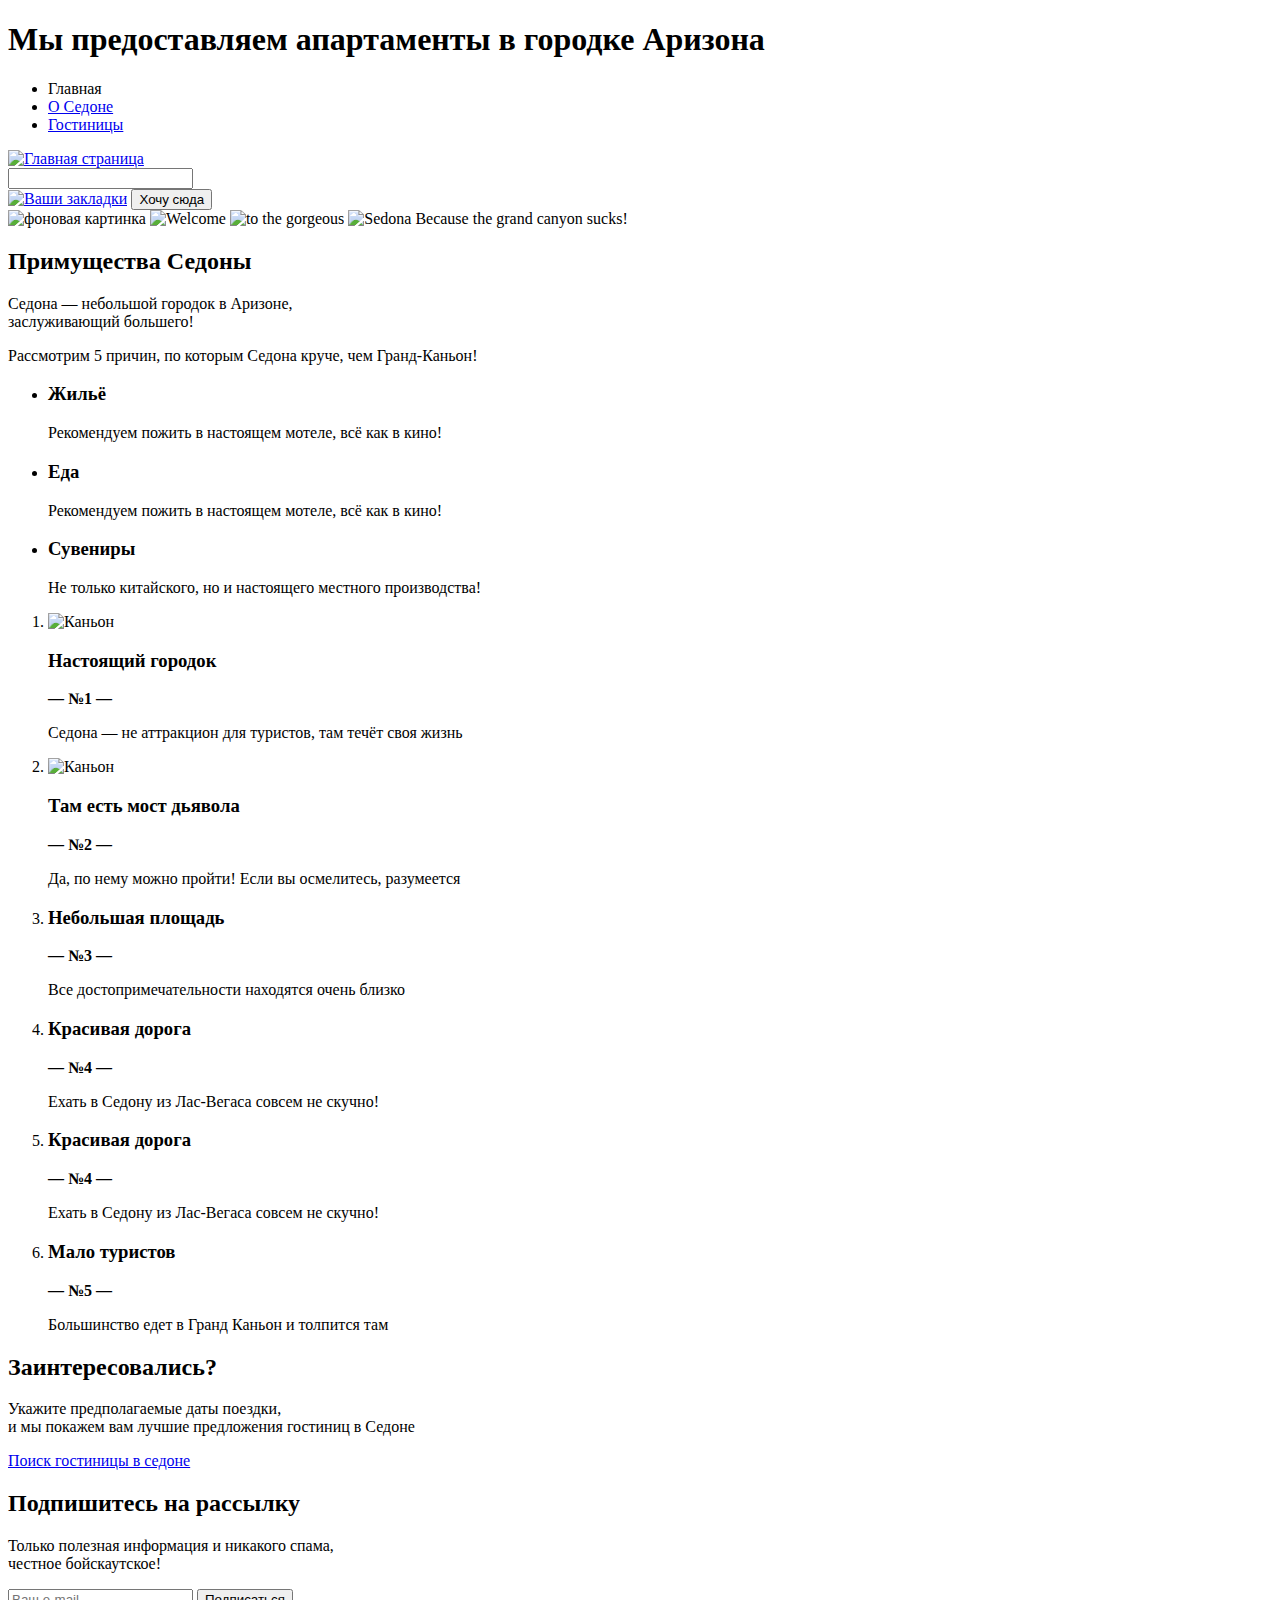
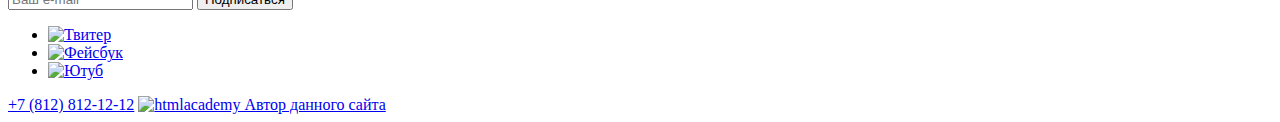
==== index.html @ a6b152fe "2) Дз index.html" ====
<!DOCTYPE html>
<html lang="ru">

<head>
  <meta charset="utf-8">
  <title>HTML Academy: Седона</title>
</head>

<body>
  <header>
    <h1 class="visually-hidden">Мы предоставляем апартаменты в городке Аризона</h1>
    <nav class="nav">
      <ul class="nav-list">
        <li class="nav-item"> <a class="nav-link nav-link--active">Главная</a></li>
        <li class="nav-item"><a href="#" class="nav-link">О Седоне</a></li>
        <li class="nav-item"><a href="#" class="nav-link">Гостиницы</a></li>
      </ul>
    </nav>
    <a href="index.html" class="logo-link"><img src="" alt="Главная страница" class="logo-img" width="138"
        height="70"></a>
    <form action="" method="GET">
      <label for="search-field"></label>
      <input type="search" id="search-field">
    </form>
    <a href="#" class="select"><img src="" alt="Ваши закладки"></a>
    <button class="favorite" type="button">Хочу сюда</button>
  </header>

  <main>
    <!-- ! Баннер -->
    <section class="banner-wrapper wrapper">
      <img src="" alt="фоновая картинка" class="banner-img" width="1200" height="485">
      <img src="" alt="Welcome" class="banner-img">
      <img src="" alt="to the gorgeous" class="banner-img">
      <img src="" alt="Sedona Because the grand canyon sucks!" class="banner-img">
    </section>
    <!-- ! Примущества -->
    <section class="advantage-wrapper wrapper">
      <h2 class="advantage-title visually-hidden">Примущества Седоны</h2>
      <p class="advantage-text advantage-text--bold">Седона — небольшой городок в Аризоне,<br> заслуживающий большего!
      </p>
      <span class="adavantage-text">Рассмотрим 5 причин, по которым Седона круче, чем Гранд-Каньон!</span>
    </section>

    <!-- ! Список примуществ -->
    <section class="advantage-list-wrapper wrapper">

      <!-- ! Список примуществ не нумерованный -->
      <ul class="advantage-list">
        <li class="advantage-item">
          <h3>Жильё</h3>
          <p>Рекомендуем пожить в настоящем мотеле, всё как в кино!</p>
        </li>
        <li class="advantage-item">
          <h3>Еда</h3>
          <p>Рекомендуем пожить в настоящем мотеле, всё как в кино!</p>
        </li>
        <li class="advantage-item">
          <h3>Сувениры</h3>
          <p>Не только китайского, но и настоящего местного производства!</p>
        </li>
      </ul>

      <!-- ! Список примуществ нумерованный -->
      <ol class="advantage-list--number">
        <li class="advantage-item--number">
          <img src="" alt="Каньон">
          <h3 class="advantage-list-title">Настоящий городок</h3>
          <b>— №1 —</b>
          <p class="advantage-list-text">Седона — не аттракцион для туристов, там течёт своя жизнь</p>
        </li>

        <li class="advantage-item--number">
          <img src="" alt="Каньон">
          <h3 class="advantage-list-title">Там есть мост дьявола</h3>
          <b>— №2 —</b>
          <p class="advantage-list-text">Да, по нему можно пройти! Если вы осмелитесь, разумеется</p>
        </li>

        <li class="advantage-item--number">
          <h3 class="advantage-list-title">Небольшая площадь</h3>
          <b>— №3 —</b>
          <p class="advantage-list-text">Все достопримечательности находятся очень близко</p>
        </li>

        <li class="advantage-item--number">
          <h3 class="advantage-list-title">Красивая дорога</h3>
          <b>— №4 —</b>
          <p class="advantage-list-text">Ехать в Седону из Лас-Вегаса совсем не скучно!</p>
        </li>

        <li class="advantage-item--number">
          <h3 class="advantage-list-title">Красивая дорога</h3>
          <b>— №4 —</b>
          <p class="advantage-list-text">Ехать в Седону из Лас-Вегаса совсем не скучно!</p>
        </li>

        <li class="advantage-item--number">
          <h3 class="advantage-list-title">Мало туристов</h3>
          <b>— №5 —</b>
          <p class="advantage-list-text">Большинство едет в Гранд Каньон и толпится там</p>
        </li>
      </ol>
    </section>

    <!-- ! Заинтересовались -->
    <section class="interested-wrapper wrapper">
      <h2 class="interested-title">Заинтересовались?</h2>
      <p class="interested-text">Укажите предполагаемые даты поездки,<br> и мы покажем вам лучшие предложения гостиниц в
        Седоне</p>
      <a href="#" class="button button--search">Поиск гостиницы в седоне</a>
    </section>
  </main>

  <footer>
    <!-- ! Рассылка -->
    <section class="distribution-wrapper wrapper">
      <h2 class="distribution-title">Подпишитесь на рассылку</h2>
      <p class="distribution-text">Только полезная информация и никакого спама,<br> честное бойскаутское!</p>
      <form action="" method="POST">
        <label for="distribution-field"></label>
        <input id="distribution-field" type="email" placeholder="Ваш e-mail" required>
        <input type="submit" value="Подписаться">
      </form>
    </section>

    <!-- ! Контакты -->
    <section class="contacts-wrapper wrapper">
      <!-- ! Соц сети -->
      <ul class="social-list">
        <li class="social-item">
          <a href="https://twitter.com/htmlacademy_ru" class="social-link">
            <img src="" alt="Твитер">
          </a>
        </li>

        <li class="social-item">
          <a href="https://www.facebook.com/htmlacademy/" class="social-link">
            <img src="" alt="Фейсбук">
          </a>
        </li>

        <li class="social-item">
          <a href="https://www.youtube.com/channel/UChUxTMjJGo-JDRY8pNTGL2g" class="social-link">
            <img src="" alt="Ютуб">
          </a>
        </li>
      </ul>

      <a class="contacts-tel" href="tel:+78128121212">+7 (812) 812-12-12</a>

      <a href="https://up.htmlacademy.ru/" class="contacts-author-link">
        <img src="" alt="htmlacademy Автор данного сайта">
      </a>
    </section>
  </footer>
</body>

</html>
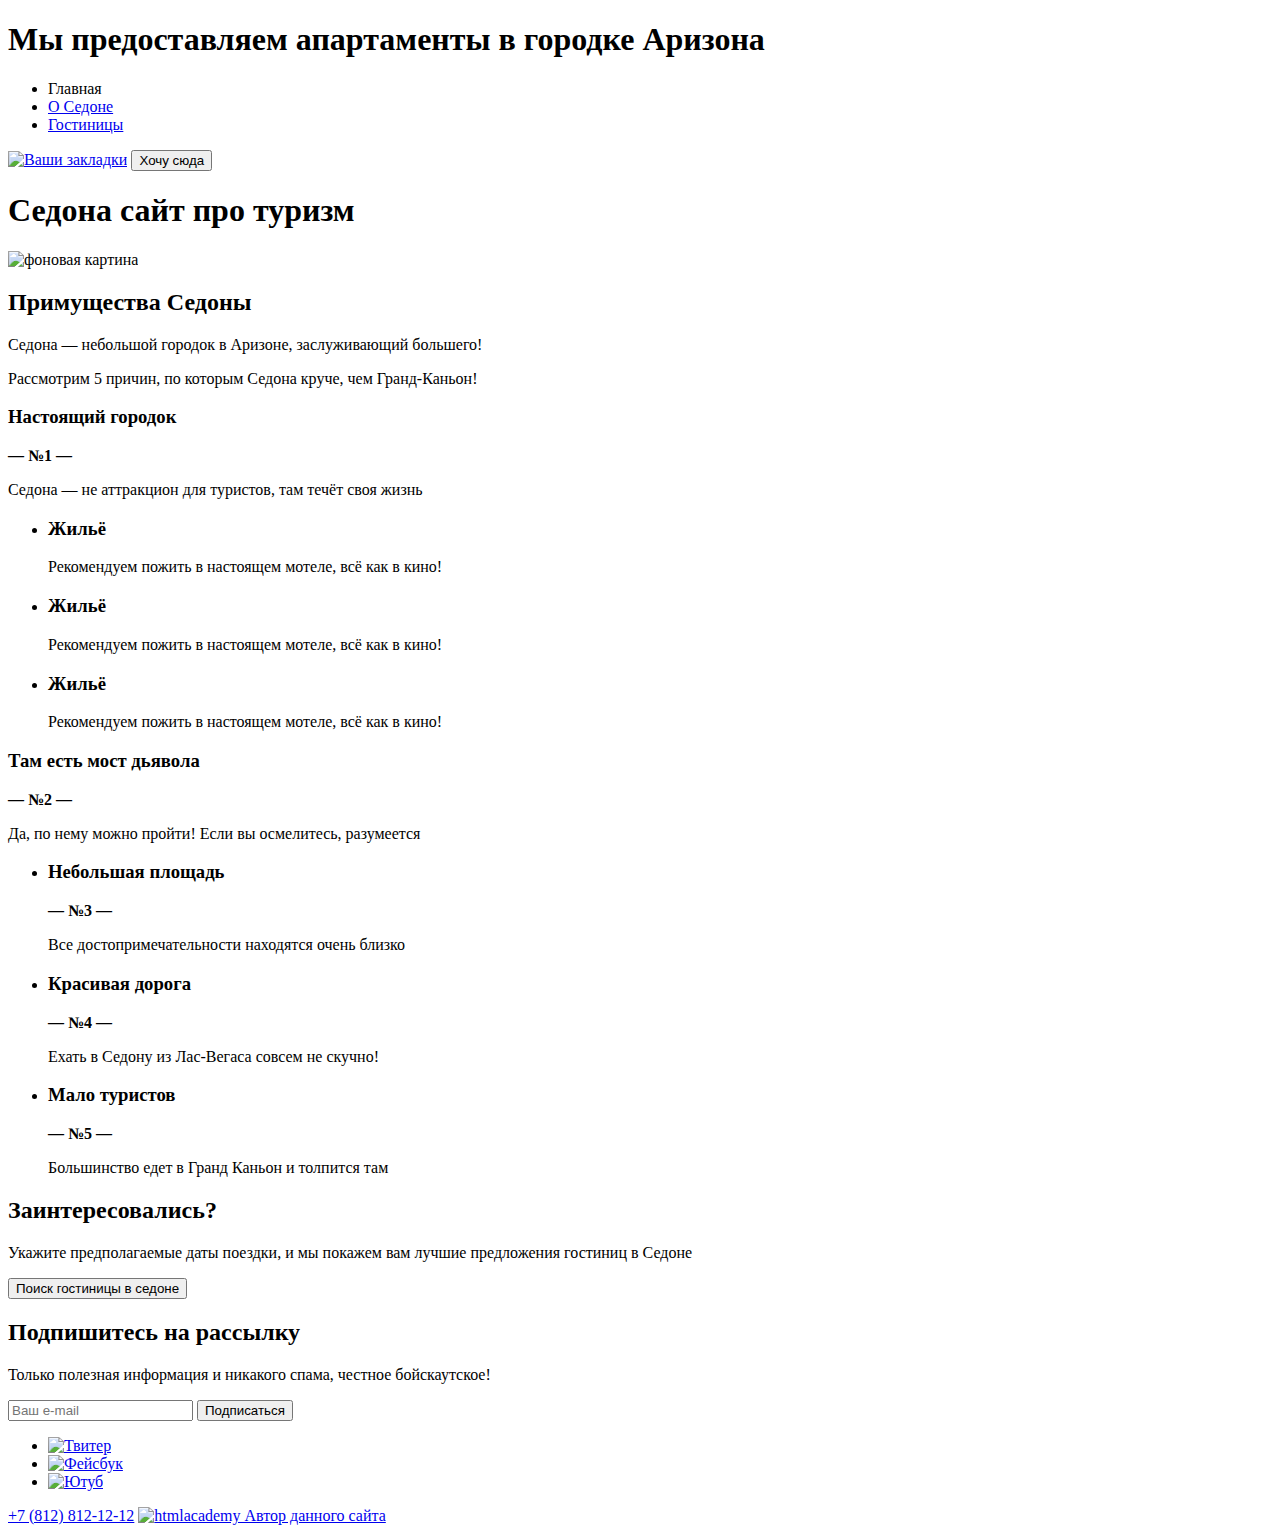
==== commit 72ef6154: "2.33 Разметка главной страницы" ====
--- a/index.html
+++ b/index.html
@@ -16,107 +16,87 @@
         <li class="nav-item"><a href="#" class="nav-link">Гостиницы</a></li>
       </ul>
     </nav>
-    <a href="index.html" class="logo-link"><img src="" alt="Главная страница" class="logo-img" width="138"
-        height="70"></a>
-    <form action="" method="GET">
-      <label for="search-field"></label>
-      <input type="search" id="search-field">
-    </form>
+    <a href="index.html" class="logo-link"></a>
+    <a href="#" class="search-link"></a>
     <a href="#" class="select"><img src="" alt="Ваши закладки"></a>
     <button class="favorite" type="button">Хочу сюда</button>
   </header>
 
   <main>
-    <!-- ! Баннер -->
-    <section class="banner-wrapper wrapper">
-      <img src="" alt="фоновая картинка" class="banner-img" width="1200" height="485">
-      <img src="" alt="Welcome" class="banner-img">
-      <img src="" alt="to the gorgeous" class="banner-img">
-      <img src="" alt="Sedona Because the grand canyon sucks!" class="banner-img">
+    <!-- ! about -->
+    <section class="about">
+      <h1 class="about-title visually-hidden">Седона сайт про туризм</h1>
+      <img src="#" alt="фоновая картина" class="about-img">
     </section>
-    <!-- ! Примущества -->
-    <section class="advantage-wrapper wrapper">
+    <!-- ! advantage -->
+    <section class="advantage">
       <h2 class="advantage-title visually-hidden">Примущества Седоны</h2>
-      <p class="advantage-text advantage-text--bold">Седона — небольшой городок в Аризоне,<br> заслуживающий большего!
+      <p class="advantage-text advantage-text--bold">Седона — небольшой городок в Аризоне, заслуживающий большего!
       </p>
       <span class="adavantage-text">Рассмотрим 5 причин, по которым Седона круче, чем Гранд-Каньон!</span>
     </section>
 
-    <!-- ! Список примуществ -->
-    <section class="advantage-list-wrapper wrapper">
+    <!-- ! description -->
+    <section class="description description--city">
+      <h3 class="description-title">Настоящий городок</h3>
+      <b>— №1 —</b>
+      <p class="description-text">Седона — не аттракцион для туристов, там течёт своя жизнь</p>
+    </section>
+    <ul class="description-list">
+      <li class="description-item">
+        <h3 class="description-list-title">Жильё</h3>
+        <p class="description-text">Рекомендуем пожить в настоящем мотеле, всё как в кино!</p>
+      </li>
 
-      <!-- ! Список примуществ не нумерованный -->
-      <ul class="advantage-list">
-        <li class="advantage-item">
-          <h3>Жильё</h3>
-          <p>Рекомендуем пожить в настоящем мотеле, всё как в кино!</p>
-        </li>
-        <li class="advantage-item">
-          <h3>Еда</h3>
-          <p>Рекомендуем пожить в настоящем мотеле, всё как в кино!</p>
-        </li>
-        <li class="advantage-item">
-          <h3>Сувениры</h3>
-          <p>Не только китайского, но и настоящего местного производства!</p>
-        </li>
-      </ul>
+      <li class="description-item">
+        <h3 class="description-list-title">Жильё</h3>
+        <p class="description-text">Рекомендуем пожить в настоящем мотеле, всё как в кино!</p>
+      </li>
 
-      <!-- ! Список примуществ нумерованный -->
-      <ol class="advantage-list--number">
-        <li class="advantage-item--number">
-          <img src="" alt="Каньон">
-          <h3 class="advantage-list-title">Настоящий городок</h3>
-          <b>— №1 —</b>
-          <p class="advantage-list-text">Седона — не аттракцион для туристов, там течёт своя жизнь</p>
-        </li>
-
-        <li class="advantage-item--number">
-          <img src="" alt="Каньон">
-          <h3 class="advantage-list-title">Там есть мост дьявола</h3>
-          <b>— №2 —</b>
-          <p class="advantage-list-text">Да, по нему можно пройти! Если вы осмелитесь, разумеется</p>
-        </li>
-
-        <li class="advantage-item--number">
-          <h3 class="advantage-list-title">Небольшая площадь</h3>
-          <b>— №3 —</b>
-          <p class="advantage-list-text">Все достопримечательности находятся очень близко</p>
-        </li>
-
-        <li class="advantage-item--number">
-          <h3 class="advantage-list-title">Красивая дорога</h3>
-          <b>— №4 —</b>
-          <p class="advantage-list-text">Ехать в Седону из Лас-Вегаса совсем не скучно!</p>
-        </li>
-
-        <li class="advantage-item--number">
-          <h3 class="advantage-list-title">Красивая дорога</h3>
-          <b>— №4 —</b>
-          <p class="advantage-list-text">Ехать в Седону из Лас-Вегаса совсем не скучно!</p>
-        </li>
-
-        <li class="advantage-item--number">
-          <h3 class="advantage-list-title">Мало туристов</h3>
-          <b>— №5 —</b>
-          <p class="advantage-list-text">Большинство едет в Гранд Каньон и толпится там</p>
-        </li>
-      </ol>
+      <li class="description-item">
+        <h3 class="description-list-title">Жильё</h3>
+        <p class="description-text">Рекомендуем пожить в настоящем мотеле, всё как в кино!</p>
+      </li>
+    </ul>
+    <section class="description description--bridge">
+      <h3 class="description-title">Там есть мост дьявола</h3>
+      <b>— №2 —</b>
+      <p class="description-text">Да, по нему можно пройти! Если вы осмелитесь, разумеется</p>
     </section>
 
-    <!-- ! Заинтересовались -->
-    <section class="interested-wrapper wrapper">
+    <ul class="description-list">
+      <li class="description-item">
+        <h3 class="description-list-title">Небольшая площадь</h3>
+        <b>— №3 —</b>
+        <p class="description-text">Все достопримечательности находятся очень близко</p>
+      </li>
+
+      <li class="description-item">
+        <h3 class="description-list-title">Красивая дорога</h3>
+        <b>— №4 —</b>
+        <p class="description-text">Ехать в Седону из Лас-Вегаса совсем не скучно!</p>
+      </li>
+
+      <li class="description-item">
+        <h3 class="description-list-title">Мало туристов</h3>
+        <b>— №5 —</b>
+        <p class="description-text">Большинство едет в Гранд Каньон и толпится там</p>
+      </li>
+    </ul>
+    <!-- ! interested -->
+    <section class="interested">
       <h2 class="interested-title">Заинтересовались?</h2>
-      <p class="interested-text">Укажите предполагаемые даты поездки,<br> и мы покажем вам лучшие предложения гостиниц в
+      <p class="interested-text">Укажите предполагаемые даты поездки, и мы покажем вам лучшие предложения гостиниц в
         Седоне</p>
-      <a href="#" class="button button--search">Поиск гостиницы в седоне</a>
+      <button type="button" class="button button--search">Поиск гостиницы в седоне</button>
     </section>
   </main>
 
   <footer>
-    <!-- ! Рассылка -->
-    <section class="distribution-wrapper wrapper">
+    <!-- ! distribution -->
+    <section class="distribution">
       <h2 class="distribution-title">Подпишитесь на рассылку</h2>
-      <p class="distribution-text">Только полезная информация и никакого спама,<br> честное бойскаутское!</p>
+      <p class="distribution-text">Только полезная информация и никакого спама, честное бойскаутское!</p>
       <form action="" method="POST">
         <label for="distribution-field"></label>
         <input id="distribution-field" type="email" placeholder="Ваш e-mail" required>
@@ -124,9 +104,9 @@
       </form>
     </section>
 
-    <!-- ! Контакты -->
-    <section class="contacts-wrapper wrapper">
-      <!-- ! Соц сети -->
+    <!-- ! contacts -->
+    <section class="contacts">
+      <!-- ! social -->
       <ul class="social-list">
         <li class="social-item">
           <a href="https://twitter.com/htmlacademy_ru" class="social-link">
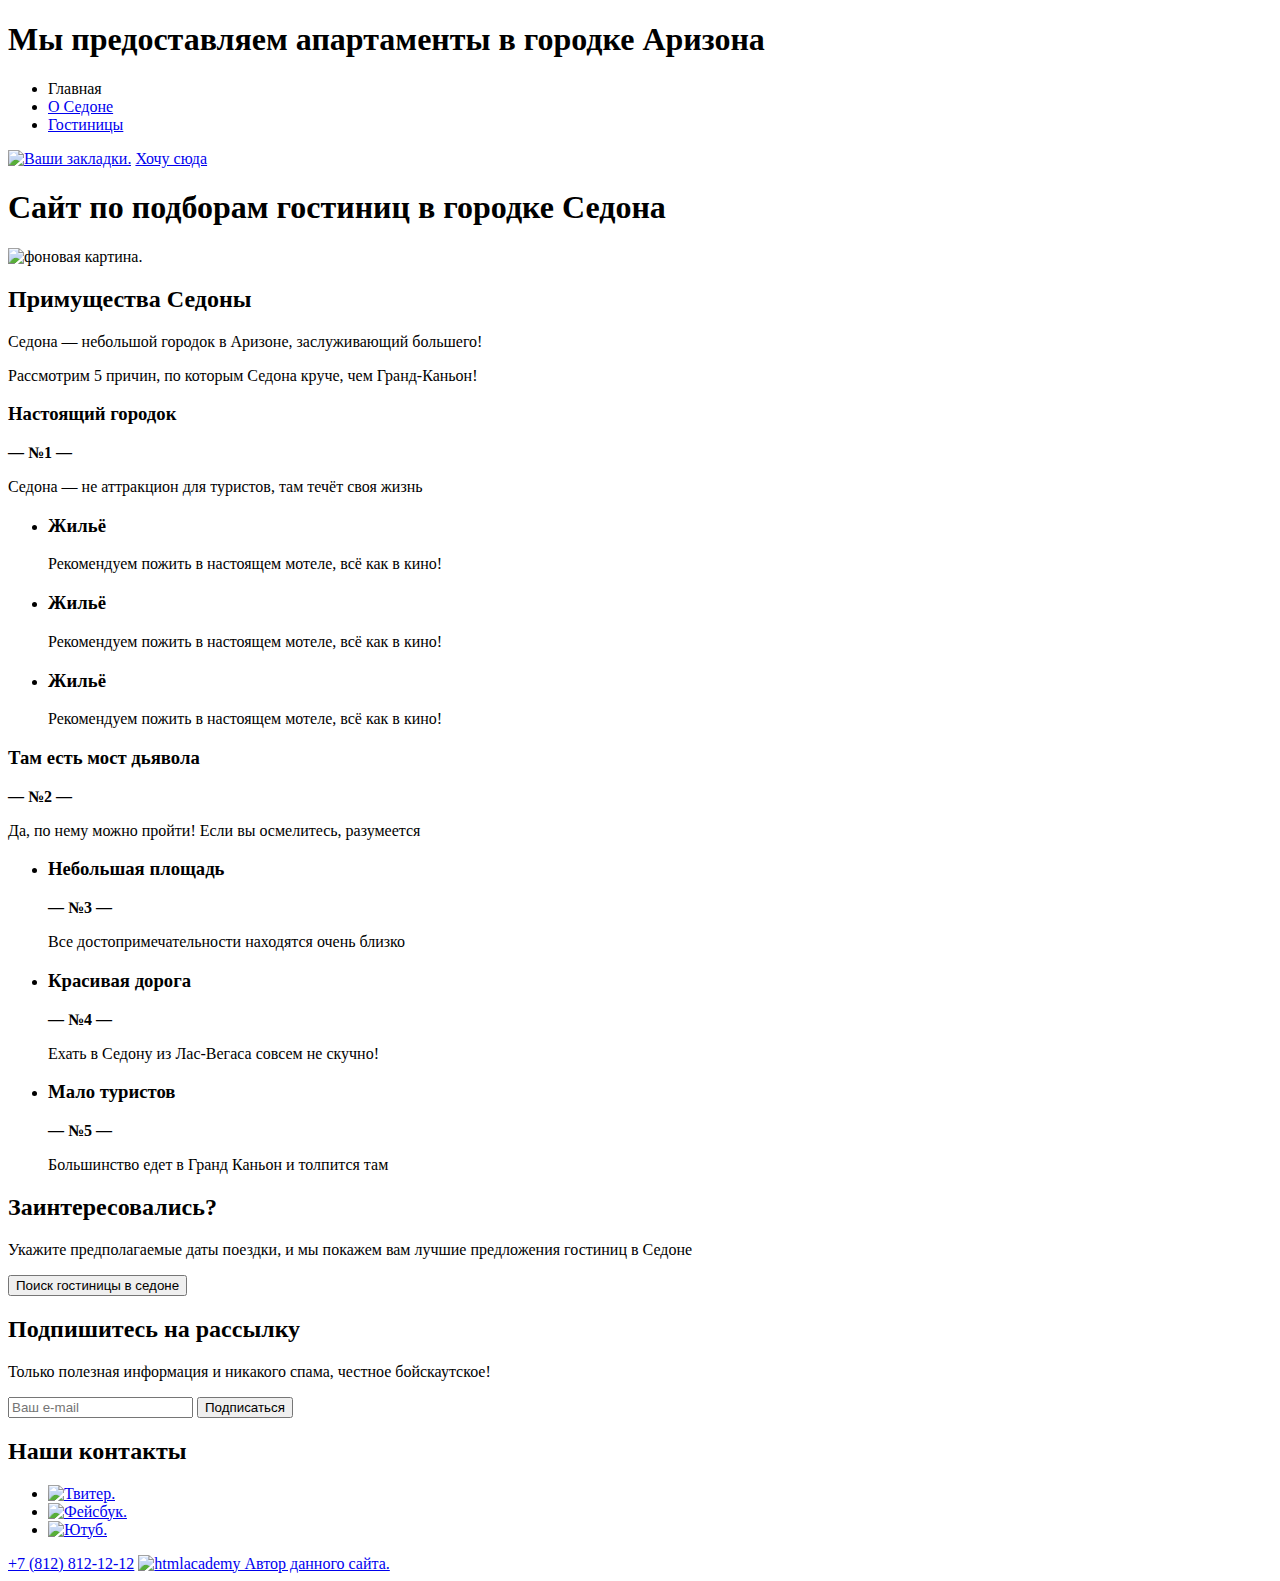
==== commit 879bc47f: "2.34. Разметка внутренней страницы" ====
--- a/index.html
+++ b/index.html
@@ -5,7 +5,6 @@
   <meta charset="utf-8">
   <title>HTML Academy: Седона</title>
 </head>
-
 <body>
   <header>
     <h1 class="visually-hidden">Мы предоставляем апартаменты в городке Аризона</h1>
@@ -13,30 +12,26 @@
       <ul class="nav-list">
         <li class="nav-item"> <a class="nav-link nav-link--active">Главная</a></li>
         <li class="nav-item"><a href="#" class="nav-link">О Седоне</a></li>
-        <li class="nav-item"><a href="#" class="nav-link">Гостиницы</a></li>
+        <li class="nav-item"><a href="catalog.html" class="nav-link">Гостиницы</a></li>
       </ul>
     </nav>
     <a href="index.html" class="logo-link"></a>
+
     <a href="#" class="search-link"></a>
-    <a href="#" class="select"><img src="" alt="Ваши закладки"></a>
-    <button class="favorite" type="button">Хочу сюда</button>
+    <a href="#" class="select"><img src="" alt="Ваши закладки."></a>
+    <a href="#" class="favorite">Хочу сюда</a>
   </header>
-
   <main>
-    <!-- ! about -->
     <section class="about">
-      <h1 class="about-title visually-hidden">Седона сайт про туризм</h1>
-      <img src="#" alt="фоновая картина" class="about-img">
+      <h1 class="about-title visually-hidden">Сайт по подборам гостиниц в городке Седона</h1>
+      <img src="#" alt="фоновая картина." class="about-img">
     </section>
-    <!-- ! advantage -->
     <section class="advantage">
       <h2 class="advantage-title visually-hidden">Примущества Седоны</h2>
-      <p class="advantage-text advantage-text--bold">Седона — небольшой городок в Аризоне, заслуживающий большего!
+      <p class="advantage-text">Седона — небольшой городок в Аризоне, заслуживающий большего!
       </p>
       <span class="adavantage-text">Рассмотрим 5 причин, по которым Седона круче, чем Гранд-Каньон!</span>
     </section>
-
-    <!-- ! description -->
     <section class="description description--city">
       <h3 class="description-title">Настоящий городок</h3>
       <b>— №1 —</b>
@@ -47,12 +42,10 @@
         <h3 class="description-list-title">Жильё</h3>
         <p class="description-text">Рекомендуем пожить в настоящем мотеле, всё как в кино!</p>
       </li>
-
       <li class="description-item">
         <h3 class="description-list-title">Жильё</h3>
         <p class="description-text">Рекомендуем пожить в настоящем мотеле, всё как в кино!</p>
       </li>
-
       <li class="description-item">
         <h3 class="description-list-title">Жильё</h3>
         <p class="description-text">Рекомендуем пожить в настоящем мотеле, всё как в кино!</p>
@@ -63,27 +56,23 @@
       <b>— №2 —</b>
       <p class="description-text">Да, по нему можно пройти! Если вы осмелитесь, разумеется</p>
     </section>
-
     <ul class="description-list">
       <li class="description-item">
         <h3 class="description-list-title">Небольшая площадь</h3>
         <b>— №3 —</b>
         <p class="description-text">Все достопримечательности находятся очень близко</p>
       </li>
-
       <li class="description-item">
         <h3 class="description-list-title">Красивая дорога</h3>
         <b>— №4 —</b>
         <p class="description-text">Ехать в Седону из Лас-Вегаса совсем не скучно!</p>
       </li>
-
       <li class="description-item">
         <h3 class="description-list-title">Мало туристов</h3>
         <b>— №5 —</b>
         <p class="description-text">Большинство едет в Гранд Каньон и толпится там</p>
       </li>
     </ul>
-    <!-- ! interested -->
     <section class="interested">
       <h2 class="interested-title">Заинтересовались?</h2>
       <p class="interested-text">Укажите предполагаемые даты поездки, и мы покажем вам лучшие предложения гостиниц в
@@ -91,49 +80,39 @@
       <button type="button" class="button button--search">Поиск гостиницы в седоне</button>
     </section>
   </main>
-
   <footer>
-    <!-- ! distribution -->
     <section class="distribution">
       <h2 class="distribution-title">Подпишитесь на рассылку</h2>
       <p class="distribution-text">Только полезная информация и никакого спама, честное бойскаутское!</p>
       <form action="" method="POST">
-        <label for="distribution-field"></label>
         <input id="distribution-field" type="email" placeholder="Ваш e-mail" required>
         <input type="submit" value="Подписаться">
       </form>
     </section>
-
-    <!-- ! contacts -->
     <section class="contacts">
-      <!-- ! social -->
+      <h2 class="contacts-title visually-hidden">Наши контакты</h2>
       <ul class="social-list">
         <li class="social-item">
           <a href="https://twitter.com/htmlacademy_ru" class="social-link">
-            <img src="" alt="Твитер">
+            <img src="" alt="Твитер.">
           </a>
         </li>
-
         <li class="social-item">
           <a href="https://www.facebook.com/htmlacademy/" class="social-link">
-            <img src="" alt="Фейсбук">
+            <img src="" alt="Фейсбук.">
           </a>
         </li>
-
         <li class="social-item">
           <a href="https://www.youtube.com/channel/UChUxTMjJGo-JDRY8pNTGL2g" class="social-link">
-            <img src="" alt="Ютуб">
+            <img src="" alt="Ютуб.">
           </a>
         </li>
       </ul>
-
       <a class="contacts-tel" href="tel:+78128121212">+7 (812) 812-12-12</a>
-
       <a href="https://up.htmlacademy.ru/" class="contacts-author-link">
-        <img src="" alt="htmlacademy Автор данного сайта">
+        <img src="" alt="htmlacademy Автор данного сайта.">
       </a>
     </section>
   </footer>
 </body>
-
 </html>
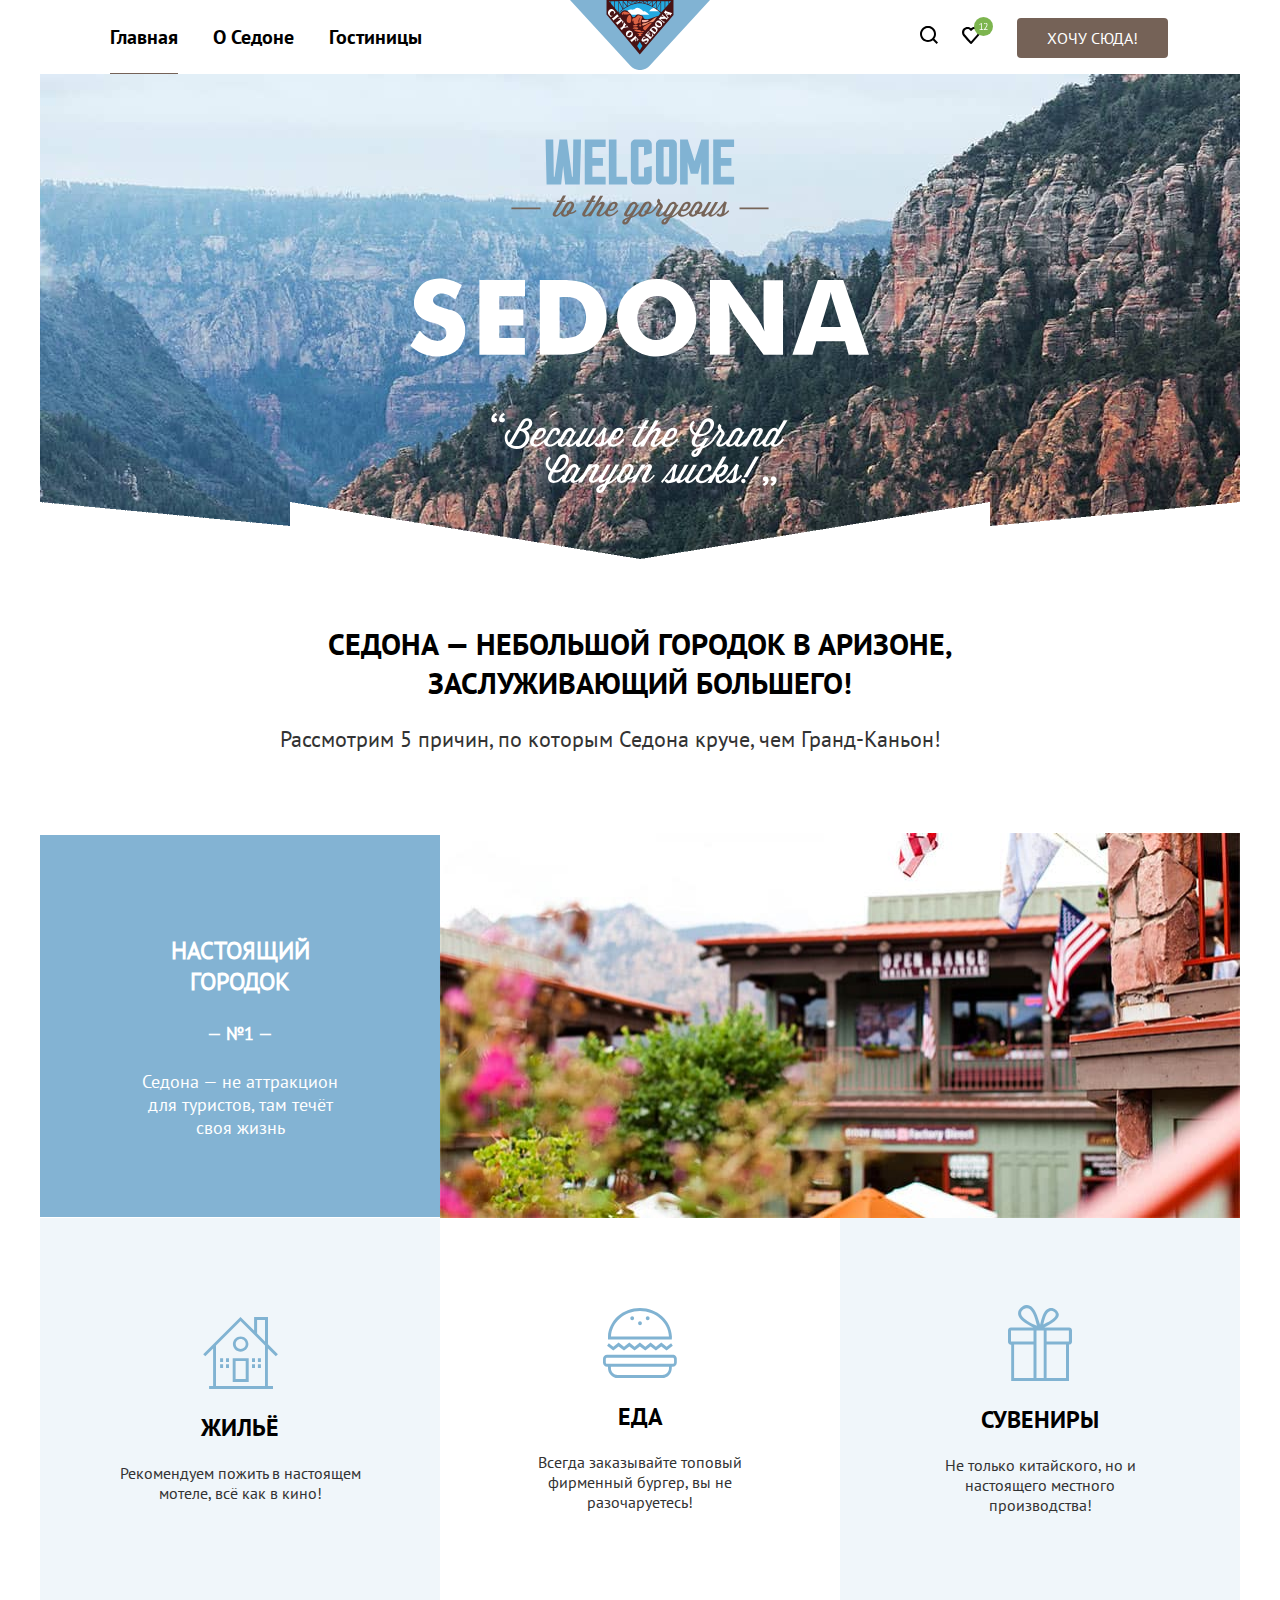
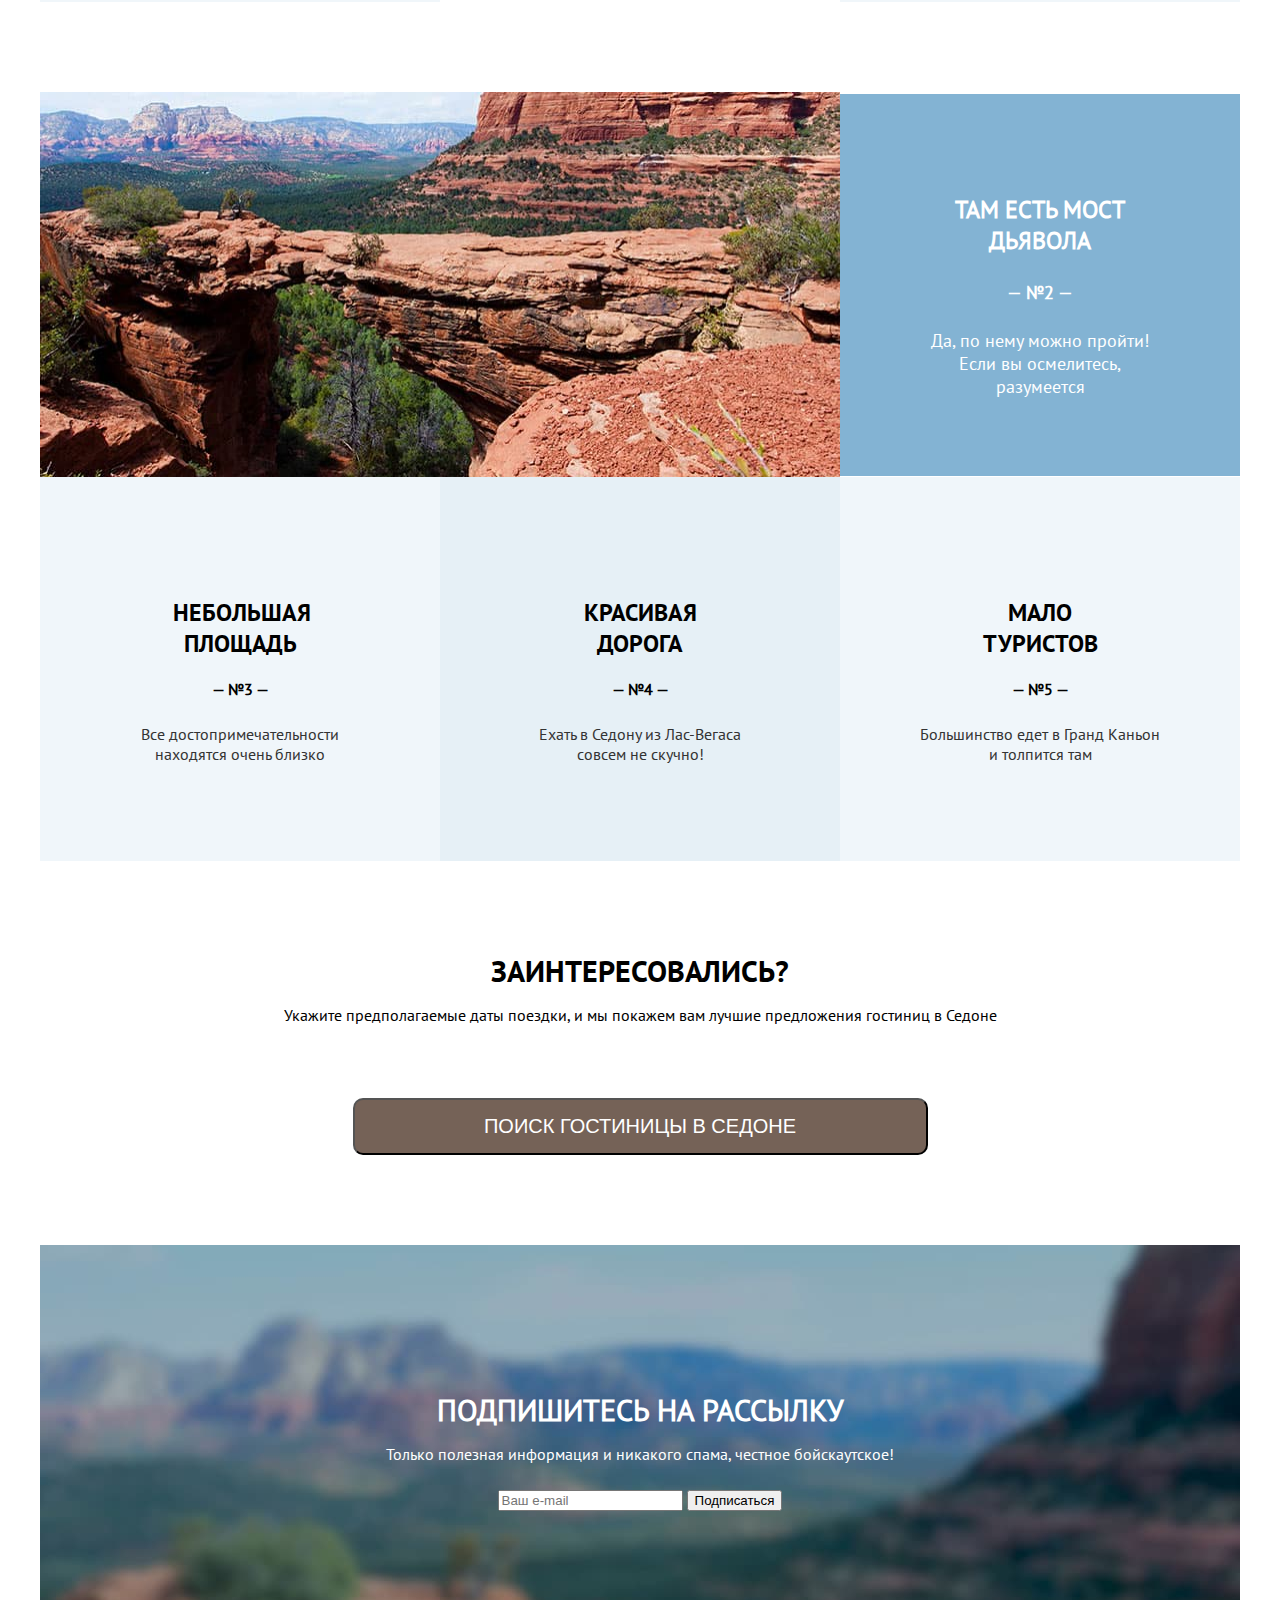
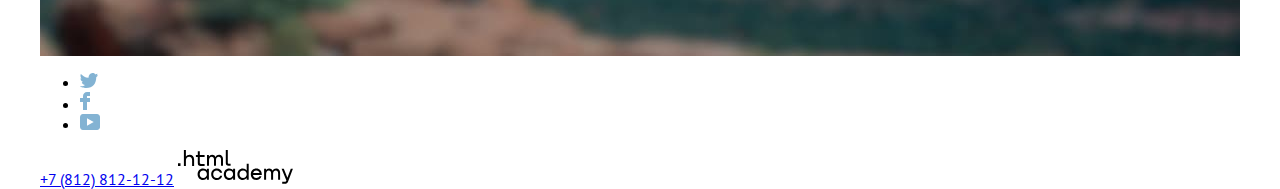
==== commit f2aa7d01: "3 Дз и чуть больше" ====
--- a/index.html
+++ b/index.html
@@ -4,113 +4,123 @@
 <head>
   <meta charset="utf-8">
   <title>HTML Academy: Седона</title>
+  <link rel="stylesheet" href="css/style.css">
 </head>
+
 <body>
-  <header>
+  <header class="header">
     <h1 class="visually-hidden">Мы предоставляем апартаменты в городке Аризона</h1>
     <nav class="nav">
       <ul class="nav-list">
-        <li class="nav-item"> <a class="nav-link nav-link--active">Главная</a></li>
-        <li class="nav-item"><a href="#" class="nav-link">О Седоне</a></li>
-        <li class="nav-item"><a href="catalog.html" class="nav-link">Гостиницы</a></li>
+        <li class="nav__item"> <a class="nav__link nav__link--active">Главная</a></li>
+        <li class="nav__item"><a href="#" class="nav__link">О Седоне</a></li>
+        <li class="nav__item"><a href="catalog.html" class="nav__link">Гостиницы</a></li>
       </ul>
     </nav>
-    <a href="index.html" class="logo-link"></a>
-
-    <a href="#" class="search-link"></a>
-    <a href="#" class="select"><img src="" alt="Ваши закладки."></a>
-    <a href="#" class="favorite">Хочу сюда</a>
+    <a href="index.html" class="logo__link"><img src="img/logo-sedona.svg" alt="Логотип Седоны." width="140" height="70"></a>
+    <div class="header-button">
+      <a href="#" class="search__link"><img src="img/logo-search.svg" alt="Поиск по странице." width="18" height="18"></a>
+      <a href="#" class="select__link"><img src="img/logo-favorite.svg" alt="Ваши закладки." width="31" height="27"></a>
+      <a href="#" class="favorite__link button">Хочу сюда!</a>
+  </div>
   </header>
   <main>
     <section class="about">
-      <h1 class="about-title visually-hidden">Сайт по подборам гостиниц в городке Седона</h1>
-      <img src="#" alt="фоновая картина." class="about-img">
+      <h1 class="about__title visually-hidden">Сайт по подборам гостиниц в городке Седона</h1>
+      <img src="img/index-welcome.svg" alt="Добро пожаловать в Седону." width="460" height="355">
     </section>
     <section class="advantage">
-      <h2 class="advantage-title visually-hidden">Примущества Седоны</h2>
-      <p class="advantage-text">Седона — небольшой городок в Аризоне, заслуживающий большего!
-      </p>
-      <span class="adavantage-text">Рассмотрим 5 причин, по которым Седона круче, чем Гранд-Каньон!</span>
+      <h2 class="advantage__title visually-hidden">Примущества Седоны</h2>
+      <p class="advantage__text advantage__text--big">Седона — небольшой городок в Аризоне, заслуживающий большего!</p>
+      <p class="advantage__text advantage__text--small">Рассмотрим 5 причин, по которым Седона круче, чем Гранд-Каньон!</p>
     </section>
     <section class="description description--city">
-      <h3 class="description-title">Настоящий городок</h3>
+      <div class="description-wrapper">
+      <h2 class="description__title">Настоящий городок</h2>
       <b>— №1 —</b>
-      <p class="description-text">Седона — не аттракцион для туристов, там течёт своя жизнь</p>
+      <p class="description__text">Седона — не аттракцион для туристов, там течёт своя жизнь</p>
+      </div>
+      <img src="img/description-1.jpg" alt="Город Седона и его не забываемые вилы." width="800" height="385">
     </section>
     <ul class="description-list">
-      <li class="description-item">
-        <h3 class="description-list-title">Жильё</h3>
-        <p class="description-text">Рекомендуем пожить в настоящем мотеле, всё как в кино!</p>
+      <li class="description__item description__item--house">
+        <img src="img/description-house-logo.svg" alt="Дом." width="75" height="72">
+        <h3 class="description__item--title">Жильё</h3>
+        <p class="description__item--text">Рекомендуем пожить в настоящем мотеле, всё как в кино!</p>
       </li>
-      <li class="description-item">
-        <h3 class="description-list-title">Жильё</h3>
-        <p class="description-text">Рекомендуем пожить в настоящем мотеле, всё как в кино!</p>
+      <li class="description__item description__item--food">
+        <img src="img/description-burger-logo.svg" alt="Еда." width="74" height="70">
+        <h3 class="description__item--title">Еда</h3>
+        <p class="description__item--text">Всегда заказывайте топовый фирменный бургер, вы не разочаруетесь!</p>
       </li>
-      <li class="description-item">
-        <h3 class="description-list-title">Жильё</h3>
-        <p class="description-text">Рекомендуем пожить в настоящем мотеле, всё как в кино!</p>
+      <li class="description__item description__item--present">
+        <img src="img/description-present-logo.svg" alt="Сувениры." width="64" height="76">
+        <h3 class="description__item--title">Сувениры</h3>
+        <p class="description__item--text">Не только китайского, но и настоящего местного производства!</p>
       </li>
     </ul>
     <section class="description description--bridge">
-      <h3 class="description-title">Там есть мост дьявола</h3>
+      <img src="img/description-2.jpg" alt="Вид на каньон которые вы не забудите никогда." width="800" height="385">
+      <div class="description-wrapper">
+      <h2 class="description__title">Там есть мост дьявола</h2>
       <b>— №2 —</b>
-      <p class="description-text">Да, по нему можно пройти! Если вы осмелитесь, разумеется</p>
+      <p class="description__text">Да, по нему можно пройти! Если вы осмелитесь, разумеется</p>
+      </div>
     </section>
     <ul class="description-list">
-      <li class="description-item">
-        <h3 class="description-list-title">Небольшая площадь</h3>
+      <li class="description__item description__item--number">
+        <h3 class="description__item--title">Небольшая площадь</h3>
         <b>— №3 —</b>
-        <p class="description-text">Все достопримечательности находятся очень близко</p>
+        <p class="description__item--text">Все достопримечательности находятся очень близко</p>
       </li>
-      <li class="description-item">
-        <h3 class="description-list-title">Красивая дорога</h3>
+      <li class="description__item description__item--number">
+        <h3 class="description__item--title">Красивая дорога</h3>
         <b>— №4 —</b>
-        <p class="description-text">Ехать в Седону из Лас-Вегаса совсем не скучно!</p>
+        <p class="description__item--text">Ехать в Седону из Лас-Вегаса совсем не скучно!</p>
       </li>
-      <li class="description-item">
-        <h3 class="description-list-title">Мало туристов</h3>
+      <li class="description__item description__item--number">
+        <h3 class="description__item--title">Мало туристов</h3>
         <b>— №5 —</b>
-        <p class="description-text">Большинство едет в Гранд Каньон и толпится там</p>
+        <p class="description__item--text">Большинство едет в Гранд Каньон и толпится там</p>
       </li>
     </ul>
     <section class="interested">
-      <h2 class="interested-title">Заинтересовались?</h2>
-      <p class="interested-text">Укажите предполагаемые даты поездки, и мы покажем вам лучшие предложения гостиниц в
-        Седоне</p>
-      <button type="button" class="button button--search">Поиск гостиницы в седоне</button>
+      <h2 class="interested__title">Заинтересовались?</h2>
+      <p class="interested__text">Укажите предполагаемые даты поездки, и мы покажем вам лучшие предложения гостиниц в Седоне</p>
+      <button type="button" class="button interested__search__button">Поиск гостиницы в седоне</button>
     </section>
   </main>
   <footer>
     <section class="distribution">
-      <h2 class="distribution-title">Подпишитесь на рассылку</h2>
-      <p class="distribution-text">Только полезная информация и никакого спама, честное бойскаутское!</p>
-      <form action="" method="POST">
-        <input id="distribution-field" type="email" placeholder="Ваш e-mail" required>
+      <h2 class="distribution__title">Подпишитесь на рассылку</h2>
+      <p class="distribution__text">Только полезная информация и никакого спама, честное бойскаутское!</p>
+      <form class="distribution-form" action="" method="POST">
+        <input id="distribution__field" type="email" placeholder="Ваш e-mail" required>
         <input type="submit" value="Подписаться">
       </form>
     </section>
     <section class="contacts">
-      <h2 class="contacts-title visually-hidden">Наши контакты</h2>
+      <h2 class="contacts__title visually-hidden">Наши контакты</h2>
       <ul class="social-list">
-        <li class="social-item">
-          <a href="https://twitter.com/htmlacademy_ru" class="social-link">
-            <img src="" alt="Твитер.">
+        <li class="social__item">
+          <a href="https://twitter.com/htmlacademy_ru" class="social__link">
+            <img src="img/social-twitter.svg" alt="Твитер." width="18" height="15">
           </a>
         </li>
-        <li class="social-item">
-          <a href="https://www.facebook.com/htmlacademy/" class="social-link">
-            <img src="" alt="Фейсбук.">
+        <li class="social__item">
+          <a href="https://www.facebook.com/htmlacademy/" class="social__link">
+            <img src="img/social-facebook.svg" alt="Фейсбук." width="10" height="18">
           </a>
         </li>
-        <li class="social-item">
-          <a href="https://www.youtube.com/channel/UChUxTMjJGo-JDRY8pNTGL2g" class="social-link">
-            <img src="" alt="Ютуб.">
+        <li class="social__item">
+          <a href="https://www.youtube.com/channel/UChUxTMjJGo-JDRY8pNTGL2g" class="social__link">
+            <img src="img/social-youtube.svg" alt="Ютуб." width="20" height="16">
           </a>
         </li>
       </ul>
-      <a class="contacts-tel" href="tel:+78128121212">+7 (812) 812-12-12</a>
-      <a href="https://up.htmlacademy.ru/" class="contacts-author-link">
-        <img src="" alt="htmlacademy Автор данного сайта.">
+      <a class="contacts__tel" href="tel:+78128121212">+7 (812) 812-12-12</a>
+      <a href="https://up.htmlacademy.ru/" class="contacts__author--link">
+        <img src="img/logo-htmlacademy.svg" alt="htmlacademy Автор данного сайта." width="115" height="35">
       </a>
     </section>
   </footer>
--- a/css/style.css
+++ b/css/style.css
@@ -0,0 +1,259 @@
+@font-face {
+  font-family: "PT Sans";
+  src: local("PT Sans"), url(/fonts/ptsans-400.woff2) format("woff2");
+  font-weight: 400;
+  font-style: normal;
+  font-display: swap;
+}
+
+@font-face {
+  font-family: "PT Sans Bold";
+  src: local("PT Sans Bold"), url(/fonts/ptsans-700.woff2) format("woff2");
+  font-weight: 700;
+  font-style: normal;
+  font-display: swap;
+}
+
+body {
+  font-family: "PT Sans", "Arial", sans-serif;
+  width: 1200px;
+  margin: 0 auto;
+}
+
+.visually-hidden {
+  position: absolute;
+  clip: rect(0 0 0 0);
+  width: 1px;
+  height: 1px;
+  margin: -1px;
+}
+
+.button {
+  display: inline-block;
+  padding: 3px 7px;
+  text-decoration: none;
+  color: #fff;
+}
+.header {
+  min-height: 65px;
+  display: flex;
+  align-items: center;
+  flex-wrap: wrap;
+  padding: 0 70px;
+}
+.nav {
+  font-family: "PT Sans Bold", "Arial", serif;
+  font-size: 20px;
+  font-weight: 700;
+  width: 460px;
+}
+
+.nav-list {
+  padding: 0px;
+  margin: 0px;
+  list-style: none;
+  display: flex;
+  flex: wrap;
+}
+.nav__item:not(:last-child) {
+  margin-right: 35px;
+}
+.nav__link {
+  color: #000;
+  text-decoration: none;
+}
+
+.nav__link--active {
+  border-bottom: 2px solid #756257;
+  padding-bottom: 23px;
+}
+
+.logo__link {
+  margin-right: 210px;
+}
+.search__link {
+  margin-right: 20px;
+}
+.select__link {
+  margin-right: 20px;
+}
+.favorite__link {
+  text-transform: uppercase;
+  font-size: 16px;
+  background-color: #756257;
+  padding: 10px 30px;
+  border-radius: 4px;
+}
+
+.about {
+  display: flex;
+  background-image: url(../img/header-background.jpg);
+  width: 1200px;
+  min-height: 485px;
+  position: relative;
+  margin-bottom: 65px;
+}
+
+.about::after {
+  position: absolute;
+  content: "";
+  bottom: 0px;
+  left: 0px;
+  background-image: url(../img/header-background-arrow.png);
+  background-repeat: no-repeat;
+  width: 1200px;
+  height: 57px;
+}
+
+.about__title+img {
+  margin: 0 auto;
+  align-self: center;
+}
+.advantage__text {
+  width: 720px;
+  margin: 0 auto;
+}
+.advantage__text--big {
+  text-align: center;
+  text-transform: uppercase;
+  font-size: 30px;
+  font-family: "PT Sans Bold", "Arial", serif;
+  font-weight: 700;
+  margin-bottom: 23px;
+}
+.advantage__text--small {
+  font-size: 22px;
+  color: #333;
+  margin-bottom: 80px;
+}
+.description {
+  display: flex;
+  flex-wrap: wrap;
+}
+.description-wrapper {
+  width: 400px;
+  /* padding: 111px 0; */
+  display: flex;
+  flex-direction: column;
+  align-items: center;
+  align-self: center;
+  color: #fff;
+  background-color: #83B3D3;
+}
+.description__title {
+  padding-top: 100px;
+  margin: 0px;
+  margin-bottom: 25px;
+  font-size: 24px;
+  width: 180px;
+  text-align: center;
+  text-transform: uppercase;
+}
+.description__title + b {
+  margin-bottom: 25px;
+  font-size: 18px;
+}
+.description__text {
+  width: 220px;
+  font-size: 18px;
+  text-align: center;
+  margin: 0px;
+  margin-bottom: 78px;
+}
+.description-list {
+  padding: 0px;
+  margin: 0px;
+  list-style: none;
+  display: flex;
+  flex-wrap: wrap;
+  margin-bottom: 90px;
+}
+.description__item {
+  width: 400px;
+  min-height: 384px;
+  display: flex;
+  align-items:center;
+  flex-direction: column;
+  justify-content: center;
+}
+.description__item--house,
+.description__item--present {
+  background: rgba(131, 179, 211, .12);
+}
+.description__item--title {
+  font-size: 24px;
+  width: 135px;
+  font-family: "PT Sans Bold", "Arial", serif;
+  font-weight: 700;
+  margin: 0px;
+  padding-top: 23px;
+  margin-bottom: 20px;
+  text-transform: uppercase;
+  text-align: center;
+}
+.description__item--text {
+  color: #333;
+  margin: 0px;
+  width: 250px;
+  text-align: center;
+}
+.description__item--title + b {
+  margin-bottom: 25px;
+}
+.description__item--number:nth-child(2n) {
+  background: rgba(131, 179, 211, .2);
+}
+.description__item--number:first-child,
+.description__item--number:last-child {
+  background: rgba(131, 179, 211, .12);
+}
+.interested {
+  text-align: center;
+  margin-bottom: 90px;
+}
+.interested__title {
+  margin: 0;
+  font-size: 30px;
+  font-family: "PT Sans Bold", "Arial", serif;
+  font-weight: 700;
+  text-transform: uppercase;
+  width: 720px;
+  margin: 0 auto;
+  margin-bottom: 15px;
+}
+.interested__text {
+  margin: 0 auto;
+  margin-bottom: 73px;
+  width: 720px;
+}
+.interested__search__button {
+  width: 575px;
+  text-transform: uppercase;
+  font-size: 20px;
+  background: #756257;
+  padding: 15px 125px;
+  border-radius: 10px;
+}
+.distribution {
+  width: 1200px;
+  min-height: 411px;
+  background-image: url(../img/footer-background.jpg);
+  display: flex;
+  flex-direction: column;
+  align-items: center;
+  justify-content: center;
+  text-align: center;
+  color: #fff;
+}
+.distribution__title {
+  width: 720px;
+  text-transform: uppercase;
+  font-size: 30px;
+  margin: 0 auto;
+  margin-bottom: 15px;
+}
+.distribution__text {
+  width: 720px;
+  margin: 0px;
+  margin-bottom: 25px;
+}
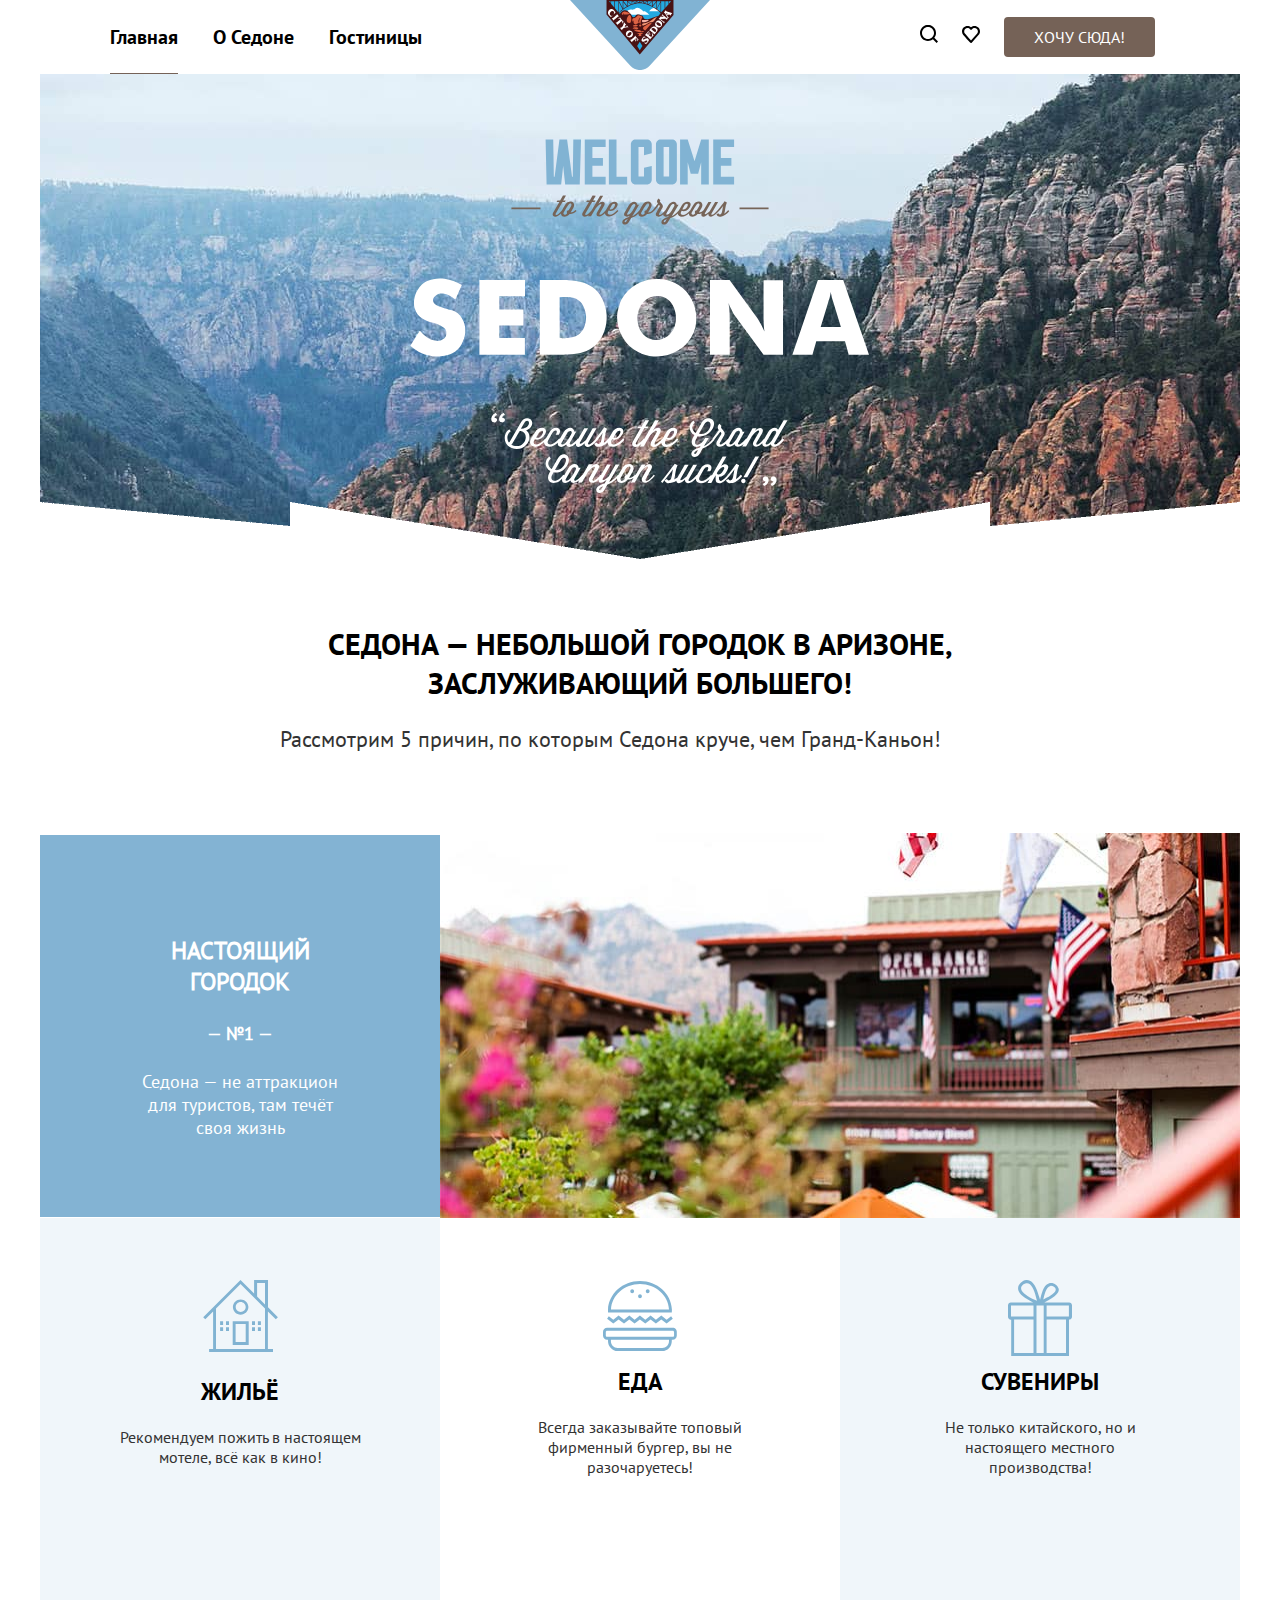
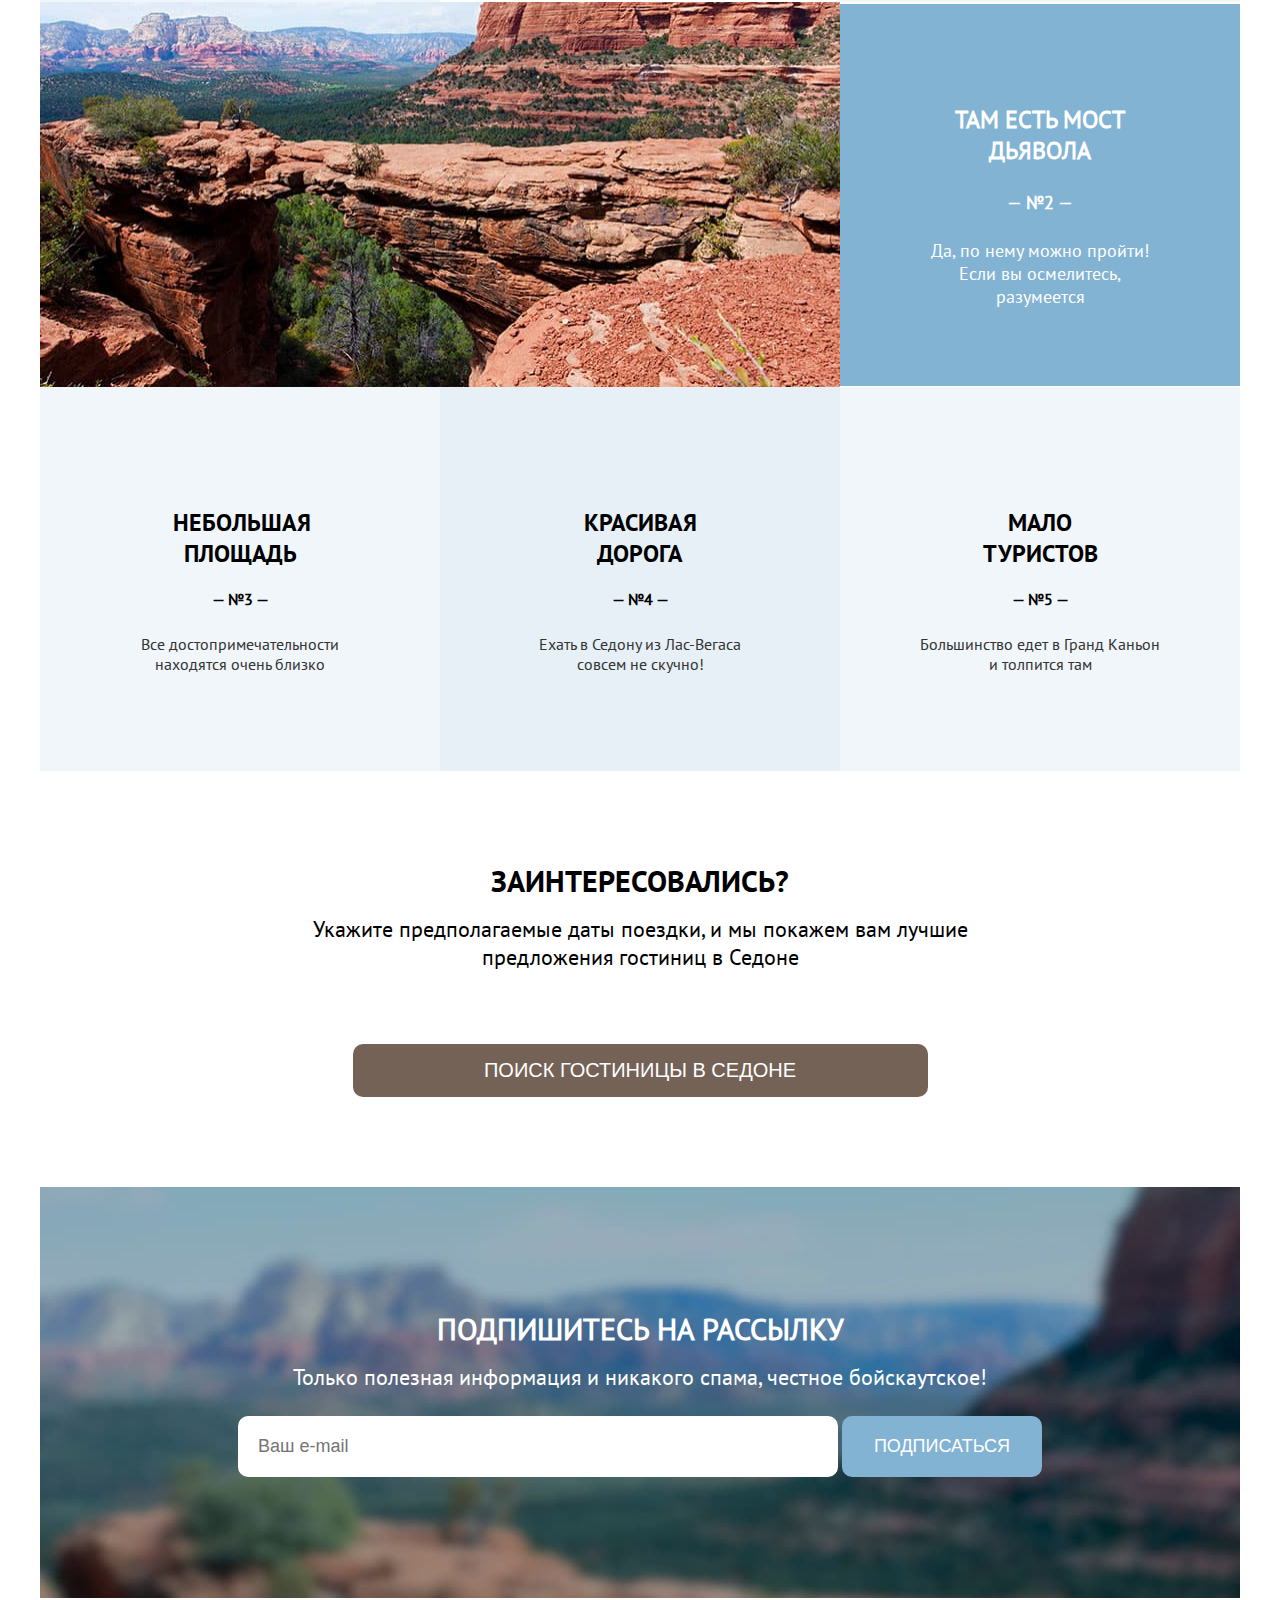
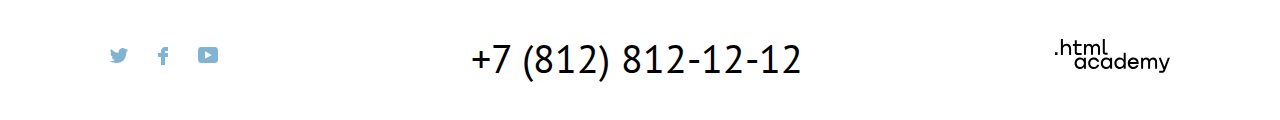
==== commit ca3ccd5c: "Внутренняя страница" ====
--- a/index.html
+++ b/index.html
@@ -17,12 +17,14 @@
         <li class="nav__item"><a href="catalog.html" class="nav__link">Гостиницы</a></li>
       </ul>
     </nav>
-    <a href="index.html" class="logo__link"><img src="img/logo-sedona.svg" alt="Логотип Седоны." width="140" height="70"></a>
+    <a href="index.html" class="logo__link"><img src="img/logo-sedona.svg" alt="Логотип Седоны." width="140"
+        height="70"></a>
     <div class="header-button">
-      <a href="#" class="search__link"><img src="img/logo-search.svg" alt="Поиск по странице." width="18" height="18"></a>
-      <a href="#" class="select__link"><img src="img/logo-favorite.svg" alt="Ваши закладки." width="31" height="27"></a>
+      <a href="#" class="search__link"><img src="img/logo-search.svg" alt="Поиск по странице." width="18"
+          height="18"></a>
+      <a href="#" class="select__link"><img src="img/logo-favorite.svg" alt="Ваши закладки." width="18" height="17"></a>
       <a href="#" class="favorite__link button">Хочу сюда!</a>
-  </div>
+    </div>
   </header>
   <main>
     <section class="about">
@@ -32,73 +34,76 @@
     <section class="advantage">
       <h2 class="advantage__title visually-hidden">Примущества Седоны</h2>
       <p class="advantage__text advantage__text--big">Седона — небольшой городок в Аризоне, заслуживающий большего!</p>
-      <p class="advantage__text advantage__text--small">Рассмотрим 5 причин, по которым Седона круче, чем Гранд-Каньон!</p>
+      <p class="advantage__text advantage__text--small">Рассмотрим 5 причин, по которым Седона круче, чем Гранд-Каньон!
+      </p>
     </section>
-    <section class="description description--city">
-      <div class="description-wrapper">
-      <h2 class="description__title">Настоящий городок</h2>
-      <b>— №1 —</b>
-      <p class="description__text">Седона — не аттракцион для туристов, там течёт своя жизнь</p>
+    <section class="description">
+      <div class="description-wrapper description--city">
+        <div class="description-text-wrapper">
+          <h2 class="description__title">Настоящий городок</h2>
+          <b>— №1 —</b>
+          <p class="description__text">Седона — не аттракцион для туристов, там течёт своя жизнь</p>
+        </div>
+        <img src="img/description-sedona-city.jpg" alt="Город Седона и его не забываемые вилы." width="800"
+          height="385">
       </div>
-      <img src="img/description-1.jpg" alt="Город Седона и его не забываемые вилы." width="800" height="385">
+      <ul class="description-list">
+        <li class="description__item description__item--house">
+          <h3 class="description__item--title">Жильё</h3>
+          <p class="description__item--text">Рекомендуем пожить в настоящем мотеле, всё как в кино!</p>
+        </li>
+        <li class="description__item description__item--food">
+          <h3 class="description__item--title">Еда</h3>
+          <p class="description__item--text">Всегда заказывайте топовый фирменный бургер, вы не разочаруетесь!</p>
+        </li>
+        <li class="description__item description__item--present">
+          <h3 class="description__item--title">Сувениры</h3>
+          <p class="description__item--text">Не только китайского, но и настоящего местного производства!</p>
+        </li>
+      </ul>
+      <div class="description-wrapper description--bridge">
+        <img src="img/description-sedona-canyon.jpg" alt="Вид на каньон которые вы не забудите никогда." width="800"
+          height="385">
+        <div class="description-text-wrapper">
+          <h2 class="description__title">Там есть мост дьявола</h2>
+          <b>— №2 —</b>
+          <p class="description__text">Да, по нему можно пройти! Если вы осмелитесь, разумеется</p>
+        </div>
+      </div>
+      <ul class="description-list">
+        <li class="description__item description__item--number">
+          <h3 class="description__item--title">Небольшая площадь</h3>
+          <b>— №3 —</b>
+          <p class="description__item--text">Все достопримечательности находятся очень близко</p>
+        </li>
+        <li class="description__item description__item--number">
+          <h3 class="description__item--title">Красивая дорога</h3>
+          <b>— №4 —</b>
+          <p class="description__item--text">Ехать в Седону из Лас-Вегаса совсем не скучно!</p>
+        </li>
+        <li class="description__item description__item--number">
+          <h3 class="description__item--title">Мало туристов</h3>
+          <b>— №5 —</b>
+          <p class="description__item--text">Большинство едет в Гранд Каньон и толпится там</p>
+        </li>
+      </ul>
     </section>
-    <ul class="description-list">
-      <li class="description__item description__item--house">
-        <img src="img/description-house-logo.svg" alt="Дом." width="75" height="72">
-        <h3 class="description__item--title">Жильё</h3>
-        <p class="description__item--text">Рекомендуем пожить в настоящем мотеле, всё как в кино!</p>
-      </li>
-      <li class="description__item description__item--food">
-        <img src="img/description-burger-logo.svg" alt="Еда." width="74" height="70">
-        <h3 class="description__item--title">Еда</h3>
-        <p class="description__item--text">Всегда заказывайте топовый фирменный бургер, вы не разочаруетесь!</p>
-      </li>
-      <li class="description__item description__item--present">
-        <img src="img/description-present-logo.svg" alt="Сувениры." width="64" height="76">
-        <h3 class="description__item--title">Сувениры</h3>
-        <p class="description__item--text">Не только китайского, но и настоящего местного производства!</p>
-      </li>
-    </ul>
-    <section class="description description--bridge">
-      <img src="img/description-2.jpg" alt="Вид на каньон которые вы не забудите никогда." width="800" height="385">
-      <div class="description-wrapper">
-      <h2 class="description__title">Там есть мост дьявола</h2>
-      <b>— №2 —</b>
-      <p class="description__text">Да, по нему можно пройти! Если вы осмелитесь, разумеется</p>
-      </div>
-    </section>
-    <ul class="description-list">
-      <li class="description__item description__item--number">
-        <h3 class="description__item--title">Небольшая площадь</h3>
-        <b>— №3 —</b>
-        <p class="description__item--text">Все достопримечательности находятся очень близко</p>
-      </li>
-      <li class="description__item description__item--number">
-        <h3 class="description__item--title">Красивая дорога</h3>
-        <b>— №4 —</b>
-        <p class="description__item--text">Ехать в Седону из Лас-Вегаса совсем не скучно!</p>
-      </li>
-      <li class="description__item description__item--number">
-        <h3 class="description__item--title">Мало туристов</h3>
-        <b>— №5 —</b>
-        <p class="description__item--text">Большинство едет в Гранд Каньон и толпится там</p>
-      </li>
-    </ul>
     <section class="interested">
       <h2 class="interested__title">Заинтересовались?</h2>
-      <p class="interested__text">Укажите предполагаемые даты поездки, и мы покажем вам лучшие предложения гостиниц в Седоне</p>
+      <p class="interested__text">Укажите предполагаемые даты поездки, и мы покажем вам лучшие предложения гостиниц в
+        Седоне</p>
       <button type="button" class="button interested__search__button">Поиск гостиницы в седоне</button>
+    </section>
+    <section class="distribution">
+      <h2 class="distribution__title">Подпишитесь на рассылку</h2>
+      <p class="distribution__text">Только полезная информация и никакого спама, честное бойскаутское!</p>
+      <form class="distribution-form" action="https://echo.htmlacademy.ru" method="POST">
+        <input class="distribution-form__email" id="distribution__field" type="email" placeholder="Ваш e-mail" required>
+        <input class="distribution-form__submit" type="submit" value="Подписаться">
+      </form>
     </section>
   </main>
   <footer>
-    <section class="distribution">
-      <h2 class="distribution__title">Подпишитесь на рассылку</h2>
-      <p class="distribution__text">Только полезная информация и никакого спама, честное бойскаутское!</p>
-      <form class="distribution-form" action="" method="POST">
-        <input id="distribution__field" type="email" placeholder="Ваш e-mail" required>
-        <input type="submit" value="Подписаться">
-      </form>
-    </section>
     <section class="contacts">
       <h2 class="contacts__title visually-hidden">Наши контакты</h2>
       <ul class="social-list">
@@ -125,4 +130,5 @@
     </section>
   </footer>
 </body>
+
 </html>
--- a/css/style.css
+++ b/css/style.css
@@ -29,11 +29,16 @@
 }
 
 .button {
+  text-transform: uppercase;
   display: inline-block;
   padding: 3px 7px;
   text-decoration: none;
   color: #fff;
-}
+  border-radius: 4px;
+  box-sizing: border-box;
+  cursor: pointer;
+}
+
 .header {
   min-height: 65px;
   display: flex;
@@ -41,6 +46,7 @@
   flex-wrap: wrap;
   padding: 0 70px;
 }
+
 .nav {
   font-family: "PT Sans Bold", "Arial", serif;
   font-size: 20px;
@@ -55,9 +61,11 @@
   display: flex;
   flex: wrap;
 }
+
 .nav__item:not(:last-child) {
   margin-right: 35px;
 }
+
 .nav__link {
   color: #000;
   text-decoration: none;
@@ -71,12 +79,15 @@
 .logo__link {
   margin-right: 210px;
 }
+
 .search__link {
   margin-right: 20px;
 }
+
 .select__link {
   margin-right: 20px;
 }
+
 .favorite__link {
   text-transform: uppercase;
   font-size: 16px;
@@ -109,10 +120,12 @@
   margin: 0 auto;
   align-self: center;
 }
+
 .advantage__text {
   width: 720px;
   margin: 0 auto;
 }
+
 .advantage__text--big {
   text-align: center;
   text-transform: uppercase;
@@ -121,16 +134,23 @@
   font-weight: 700;
   margin-bottom: 23px;
 }
+
 .advantage__text--small {
   font-size: 22px;
   color: #333;
   margin-bottom: 80px;
 }
+
 .description {
+  margin-bottom: 90px;
+}
+
+.description-wrapper {
   display: flex;
   flex-wrap: wrap;
 }
-.description-wrapper {
+
+.description-text-wrapper {
   width: 400px;
   /* padding: 111px 0; */
   display: flex;
@@ -140,6 +160,7 @@
   color: #fff;
   background-color: #83B3D3;
 }
+
 .description__title {
   padding-top: 100px;
   margin: 0px;
@@ -149,10 +170,12 @@
   text-align: center;
   text-transform: uppercase;
 }
-.description__title + b {
+
+.description__title+b {
   margin-bottom: 25px;
   font-size: 18px;
 }
+
 .description__text {
   width: 220px;
   font-size: 18px;
@@ -160,26 +183,47 @@
   margin: 0px;
   margin-bottom: 78px;
 }
+
 .description-list {
   padding: 0px;
   margin: 0px;
   list-style: none;
   display: flex;
   flex-wrap: wrap;
-  margin-bottom: 90px;
-}
+}
+
 .description__item {
   width: 400px;
   min-height: 384px;
   display: flex;
-  align-items:center;
+  align-items: center;
   flex-direction: column;
   justify-content: center;
 }
+
 .description__item--house,
 .description__item--present {
   background: rgba(131, 179, 211, .12);
 }
+
+.description__item--house {
+  background-image: url(../img/description-house-logo.svg);
+  background-repeat: no-repeat;
+  background-position: 50% 20%;
+}
+
+.description__item--food {
+  background-image: url(../img/description-burger-logo.svg);
+  background-repeat: no-repeat;
+  background-position: 50% 20%;
+}
+
+.description__item--present {
+  background-image: url(../img/description-present-logo.svg);
+  background-repeat: no-repeat;
+  background-position: 50% 20%;
+}
+
 .description__item--title {
   font-size: 24px;
   width: 135px;
@@ -191,26 +235,32 @@
   text-transform: uppercase;
   text-align: center;
 }
+
 .description__item--text {
   color: #333;
   margin: 0px;
   width: 250px;
   text-align: center;
 }
-.description__item--title + b {
+
+.description__item--title+b {
   margin-bottom: 25px;
 }
+
 .description__item--number:nth-child(2n) {
   background: rgba(131, 179, 211, .2);
 }
+
 .description__item--number:first-child,
 .description__item--number:last-child {
   background: rgba(131, 179, 211, .12);
 }
+
 .interested {
   text-align: center;
   margin-bottom: 90px;
 }
+
 .interested__title {
   margin: 0;
   font-size: 30px;
@@ -221,19 +271,24 @@
   margin: 0 auto;
   margin-bottom: 15px;
 }
+
 .interested__text {
+  font-size: 22px;
   margin: 0 auto;
   margin-bottom: 73px;
   width: 720px;
 }
+
 .interested__search__button {
   width: 575px;
   text-transform: uppercase;
   font-size: 20px;
   background: #756257;
+  border: #756257;
   padding: 15px 125px;
   border-radius: 10px;
 }
+
 .distribution {
   width: 1200px;
   min-height: 411px;
@@ -245,15 +300,393 @@
   text-align: center;
   color: #fff;
 }
+
 .distribution__title {
+  font-size: 30px;
   width: 720px;
   text-transform: uppercase;
   font-size: 30px;
   margin: 0 auto;
   margin-bottom: 15px;
 }
+
 .distribution__text {
+  font-size: 22px;
   width: 720px;
   margin: 0px;
   margin-bottom: 25px;
 }
+.distribution-form__email {
+  border: #fff;
+  border-radius: 10px;
+  font-size: 18px;
+  box-sizing: border-box;
+  padding: 20px;
+  margin: 0px;
+  width: 600px;
+  min-height: 60px;
+}
+.distribution-form__submit {
+  background-color: #83B3D3;
+  border-radius: 10px;
+  font-size: 18px;
+  box-sizing: border-box;
+  width: 200px;
+  padding: 0px;
+  margin: 0px;
+  min-height: 61px;
+  text-transform: uppercase;
+  color: #fff;
+  border: none;
+}
+.contacts {
+  min-height: 120px;
+  padding: 0 70px;
+  display: flex;
+  justify-content: space-between;
+  align-items: center;
+}
+.social-list {
+  display: flex;
+  padding: 0px;
+  margin: 0px;
+  list-style: none;
+}
+.social__item:not(:last-child) {
+  margin-right: 30px;
+}
+.contacts__tel {
+  font-weight: 400;
+  font-size: 40px;
+  color: #000;
+  text-decoration: none;
+}
+
+
+/* inner-page */
+.hotels {
+  width: 1200px;
+  min-height: 408px;
+  background: url(../img/catalog-sort-background.jpg);
+  background-repeat: no-repeat;
+  color: #fff;
+  padding: 35px 70px;
+  box-sizing: border-box;
+}
+.hotels__title {
+  font-size: 60px;
+  margin: 0px;
+  margin-bottom: 5px;
+}
+.hotels-breadcrumb-list {
+  list-style: none;
+  padding: 0px;
+  margin: 0px;
+  margin-bottom: 45px;
+  display: flex;
+  align-items: center;
+}
+.hotels__breadcrumb--item:first-child {
+  position: relative;
+  padding-left: 35px;
+}
+.hotels__breadcrumb--item:first-child:before {
+  content: "";
+  position: absolute;
+  top: 3px;
+  left: 0px;
+  width: 12px;
+  height: 12px;
+  background-image: url(../img/home-breadcrumb.svg);
+  background-repeat: no-repeat;
+}
+.hotels__breadcrumb--item:first-child:after {
+  content: "";
+  position: absolute;
+  top: 6px;
+  left: 21px;
+  width: 5px;
+  height: 8px;
+  background-image: url(../img/arrow-breadcrumb.svg);
+}
+.hotels-form {
+  display: grid;
+  grid-template-columns: 1fr 1fr 2fr 1fr;
+  min-height: 150px;
+}
+.hotels-form--fieldset {
+  border: none;
+  padding: 0;
+}
+.hotels-form--legend {
+  font-size: 20px;
+  font-weight: 700;
+  margin-bottom: 30px;
+}
+.hotels__infrastructure {
+  column-gap: 65px;
+}
+.hotels-list {
+  list-style: none;
+  margin: 0px;
+  padding: 0px;
+}
+.hotels-item  label{
+  font-size: 18px;
+  padding-left: 20px;
+}
+.hotels-form--fieldset  input{
+  color: #fff;
+  border: 2px #fff solid;
+  padding: 19px 11px ;
+  background: transparent;
+  border-radius: 4px;
+}
+.hotels-button-wrapper {
+  display: flex;
+  flex-direction: column;
+  align-self: center;
+  width: 160px;
+  padding-top: 55px;
+}
+.hotels-form__submit {
+  border-radius: 4px;
+  border: none;
+  background: #83B3D3;
+  color: #fff;
+  padding: 20px 20px;
+  width: 160px;
+  min-height: 48px;
+}
+.hotels-form__reset {
+  border: none;
+  border-radius: 4px;
+  background: transparent;
+  color: #fff;
+  padding: 20px 20px;
+  width: 160px;
+  min-height: 48px;
+}
+.sort {
+  display: flex;
+  justify-content: space-between;
+  align-items: center;
+  min-height: 130px;
+}
+.sort__title {
+  margin: 0px;
+  font-size: 30px;
+  font-family: "PT Sans Bold", "Arial", serif;
+  font-weight: 700;
+  text-transform: uppercase;
+}
+.sort__details [open]{
+  min-height: 200px;
+}
+.sort__details summary {
+  border:1px solid #e5e5e5;
+  padding: 12px 19px;
+}
+.details-list {
+  position: absolute;
+  margin: 0px;
+  margin-left: 40px;
+  padding: 0px;
+  list-style: none;
+}
+.details-list a {
+  color: #000;
+  text-decoration: none;
+}
+.sort-button-list {
+  width: 160px;
+  list-style: none;
+  padding: 0px;
+  margin: 0px;
+  display: flex;
+  justify-content: space-between;
+}
+
+.view-button {
+  width: 48px;
+  height: 48px;
+  background: transparent;
+  border: 2px solid #e5e5e5;
+  border-radius: 4px;
+}
+
+.view__button--active {
+  border-color: #000;
+}
+.result-list {
+  padding: 0;
+  margin: 0;
+}
+.result__item {
+  list-style: none;
+  display: grid;
+  grid-template-columns: 1fr 1fr 1fr 2fr;
+  grid-template-rows: repeat(4, 40px);
+  border-top: 1px solid #e5e5e5 ;
+  padding-top: 30px;
+  position: relative;
+}
+.result__item img {
+  grid-row: 1/-1;
+}
+.result__link--title {
+  grid-row: 1/2;
+  text-decoration: none;
+}
+.result__item--title {
+  margin: 0px;
+  color: #000;
+  font-family: "PT Sans Bold", "Arial", sans-serif;
+  font-size: 24px;
+  font-weight: 700;
+  grid-row: 2/3;
+}
+.result__item__text--wrapper {
+  grid-row: 2/3;
+  margin: 0px;
+}
+.result-button-wrapper {
+  grid-row: 3/3;
+  grid-column: 2/5;
+}
+.result__more--button {
+  text-align: center;
+  width: 150px;
+  min-height: 37px;
+  padding: 7px 20px;
+  border:1px solid  #756257;
+  background: #756257;
+}
+.result__favorite--button {
+  text-align: center;
+  width: 160px;
+  min-height: 37px;
+  border:1px solid  #83B3D3;
+  padding: 10px 20px;
+  background: #83B3D3;
+}
+.favorite__button--active {
+  background: #7DB54F;
+}
+.result__raiting--button {
+  width: 160px;
+  min-height: 37px;
+  background: #F2F2F2;
+  border: 1px solid #F2F2F2;
+  color: #000;
+}
+.result__item:last-child {
+  padding-bottom: 30px;
+  border-bottom: 1px solid #e5e5e5;
+}
+.one-star {
+  position: absolute;
+  content: "";
+  background-image: url(../img/star-raiting.svg);
+  width: 18px;
+  height: 17px;
+  background-repeat: no-repeat;
+  top: 35px;
+  right: 45%;
+}
+.two-star {
+  position: absolute;
+  content: "";
+  background-image: url(../img/star-raiting.svg);
+  width: 35px;
+  height: 17px;
+  background-repeat: repeat-x;
+  top: 35px;
+  right: 44%;
+}
+.three-star {
+  position: absolute;
+  content: "";
+  background-image: url(../img/star-raiting.svg);
+  width: 53px;
+  height: 17px;
+  background-repeat: repeat-x;
+  top: 35px;
+  right: 43%;
+}
+.four-star {
+  position: absolute;
+  content: "";
+  background-image: url(../img/star-raiting.svg);
+  width: 72px;
+  height: 17px;
+  background-repeat: repeat-x;
+  top: 35px;
+  right: 42%;
+}
+.five-star {
+  position: absolute;
+  content: "";
+  background-image: url(../img/star-raiting.svg);
+  width: 89px;
+  height: 17px;
+  background-repeat: repeat-x;
+  top: 35px;
+  right: 41%;
+}
+.load-button-wrapper {
+  padding: 30px 0;
+  margin: 0;
+  border-bottom: 1px solid #e5e5e5;
+  display: flex;
+  justify-content: center;
+  align-self: center;
+}
+.load-button {
+  width: 625px;
+  min-height: 55px;
+  background-color: #83B3D3;
+  border: 1px solid #83B3D3;
+}
+.page {
+  display: flex;
+  align-items: center;
+  justify-content: space-between;
+}
+.page-list {
+  padding: 30px 0;
+  margin: 0;
+  list-style: none;
+  display: flex;
+}
+.page__item:not(:last-child) {
+  margin-right: 5px;
+}
+.page__link {
+  width: 55px;
+  min-height: 55px;
+  background: #83B3D3;
+  display: flex;
+  justify-content: center;
+  align-items: center;
+}
+.page__link--active {
+  background: #e5e5e5;
+  color: #000;
+}
+.hotels-page-form__label {
+  margin-right: 50px;
+}
+.hotels-page-form__select {
+  padding: 13px 17px;
+  width: 160px;
+  min-height: 48px;
+}
+.distribution-inner {
+  background-image: none;
+  color: #000;
+}
+.distribution-form__email--inner {
+  background-color: #e5e5e5;
+  border: #e5e5e5;
+}
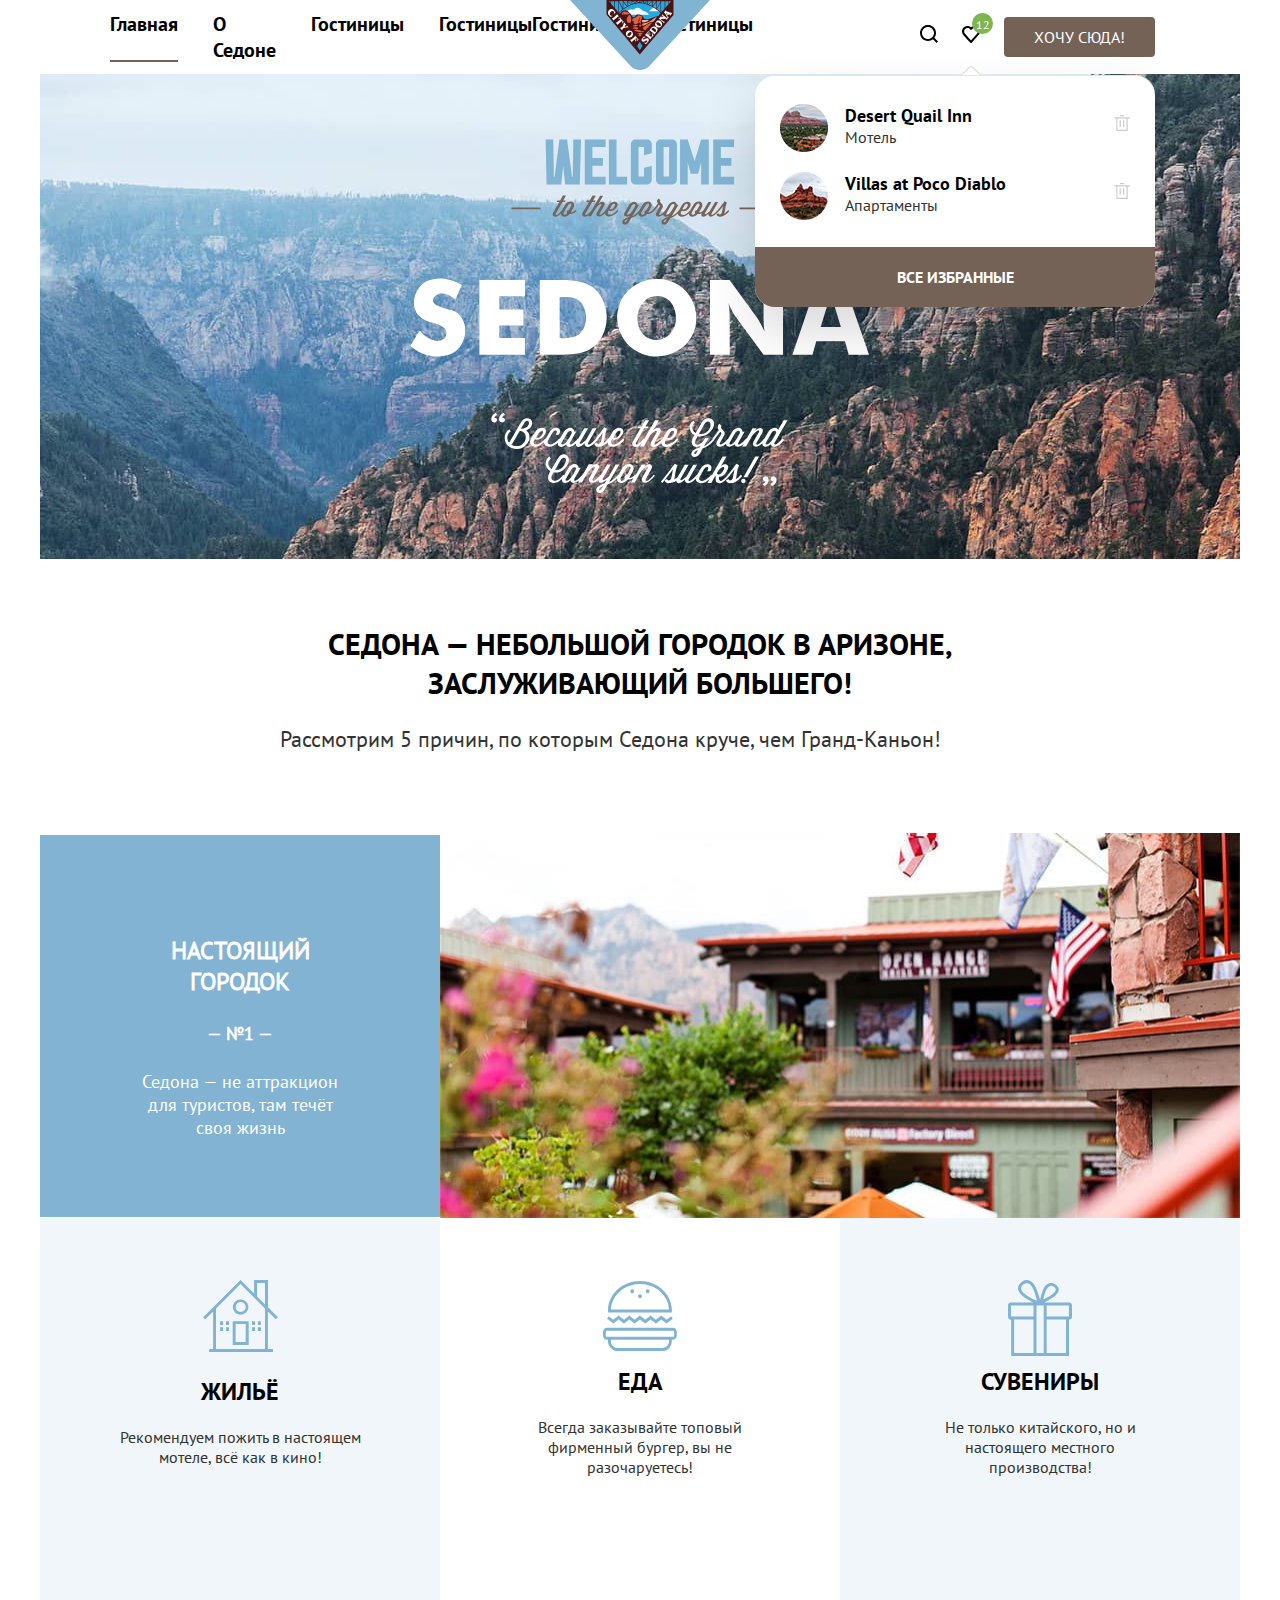
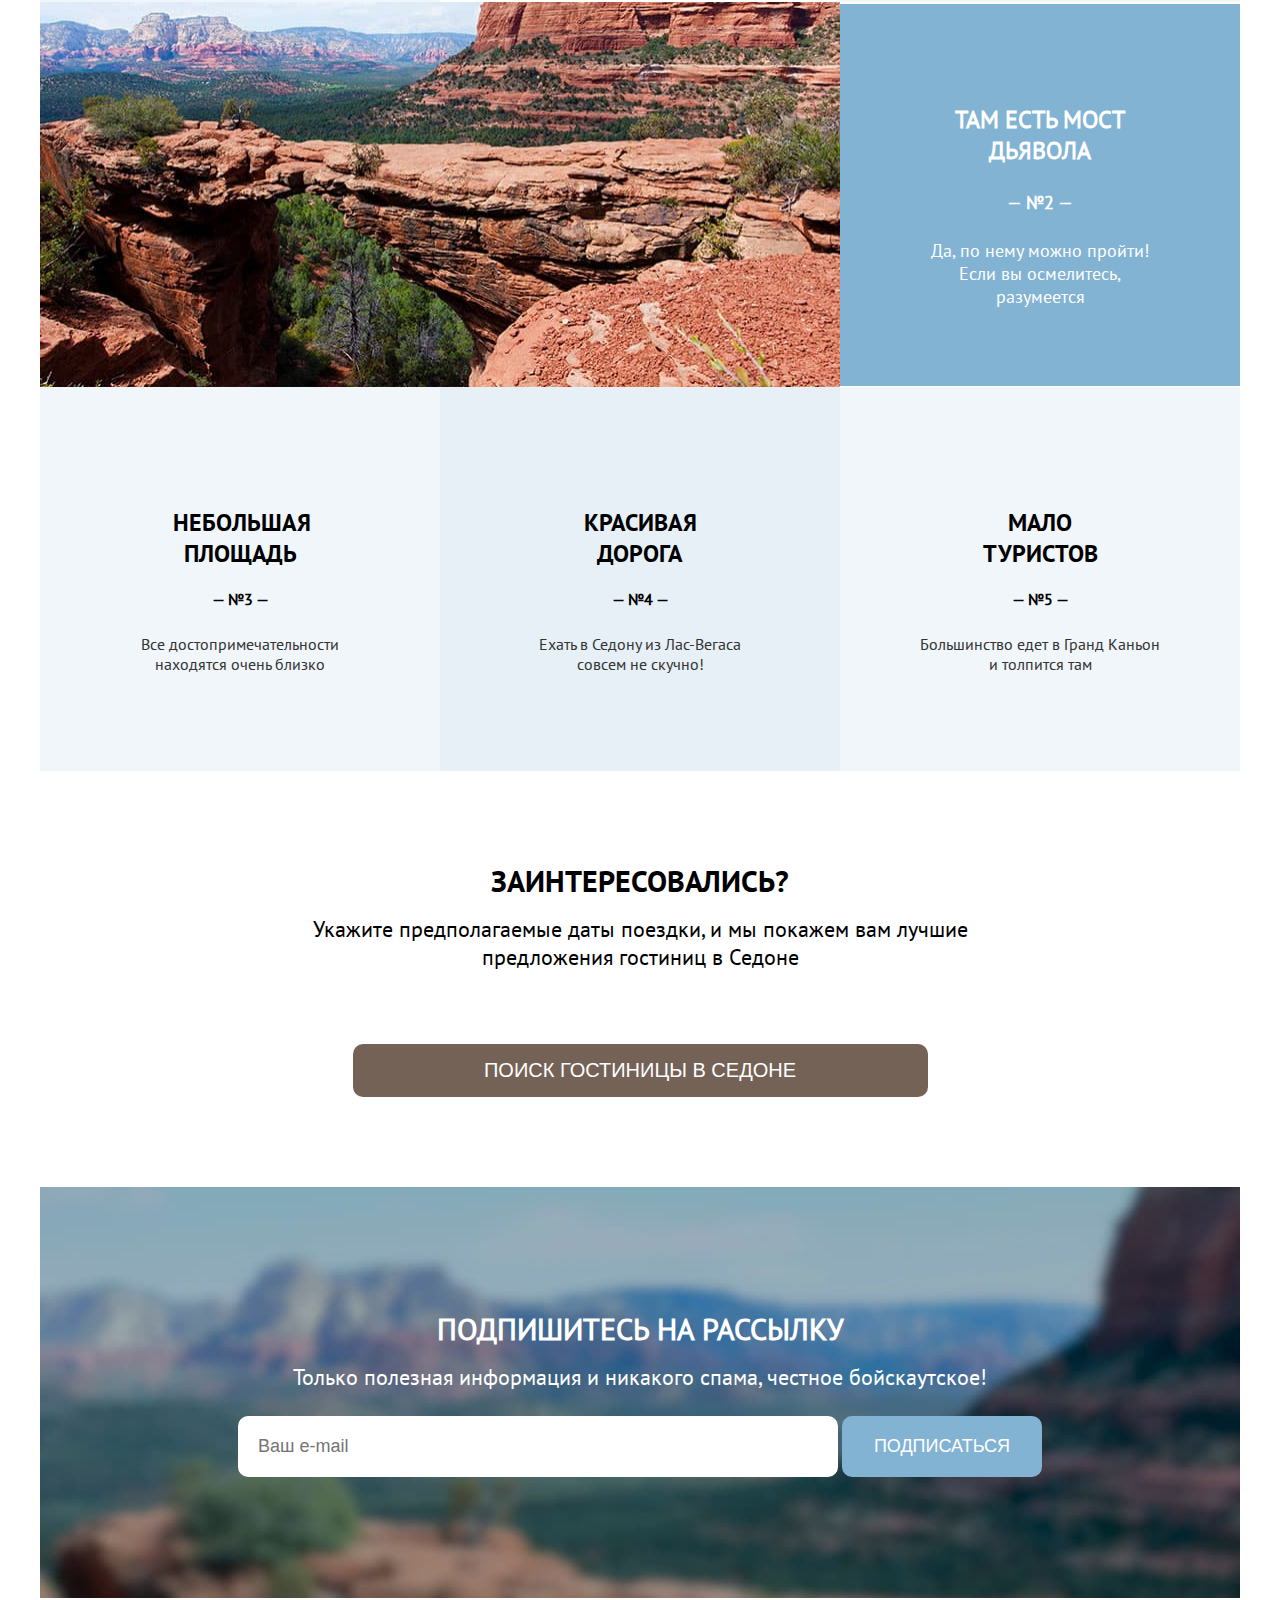
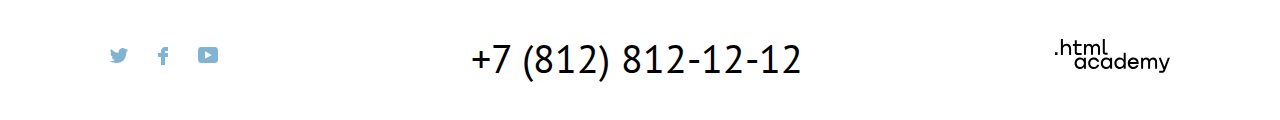
==== commit 5114c051: "переполнение nav__item" ====
--- a/index.html
+++ b/index.html
@@ -15,6 +15,9 @@
         <li class="nav__item"> <a class="nav__link nav__link--active">Главная</a></li>
         <li class="nav__item"><a href="#" class="nav__link">О Седоне</a></li>
         <li class="nav__item"><a href="catalog.html" class="nav__link">Гостиницы</a></li>
+        <li class="nav__item"><a href="catalog.html" class="nav__link">Гостиницы</a></li>
+        <li class="nav__item"><a href="catalog.html" class="nav__link">Гостиницы</a></li>
+        <li class="nav__item"><a href="catalog.html" class="nav__link">Гостиницы</a></li>
       </ul>
     </nav>
     <a href="index.html" class="logo__link"><img src="img/logo-sedona.svg" alt="Логотип Седоны." width="140"
@@ -23,6 +26,25 @@
       <a href="#" class="search__link"><img src="img/logo-search.svg" alt="Поиск по странице." width="18"
           height="18"></a>
       <a href="#" class="select__link"><img src="img/logo-favorite.svg" alt="Ваши закладки." width="18" height="17"></a>
+      <div class="popup-favorite">
+        <ul class="favorite-list">
+          <li class="favorite-item">
+            <a href="#" class="favorite-item__link">
+            <h2 class="favorite-item__title desert-title">Desert Quail Inn</h2>
+            <span class="favorite-item__text">Мотель</span>
+            </a>
+          </li>
+          <li class="favorite-item">
+            <a href="#" class="favorite-item__link">
+            <h2 class="favorite-item__title villas-title">Villas at Poco Diablo</h2>
+            <span class="favorite-item__text">Апартаменты</span>
+            </a>
+          </li>
+          <li class="favorite-item">
+            <a href="#" class="favorite-link">Все Избранные</a>
+          </li>
+        </ul>
+      </div>
       <a href="#" class="favorite__link button">Хочу сюда!</a>
     </div>
   </header>
@@ -94,6 +116,24 @@
         Седоне</p>
       <button type="button" class="button interested__search__button">Поиск гостиницы в седоне</button>
     </section>
+    <div class="popup-search">
+      <h2 class="popup-search__title">Поиск Гостиницы в Седоне</h2>
+      <button class="popup-search__close" alt="Закрыть"></button>
+      <form class="search-form" action="" method="GET">
+        <label for="arrival-id" class="search-form__label" value="">Дата заезда:</label>
+        <input id="arrival-id" type="date" class="search-form__input" value="2020-04-27" required>
+        <span class="search-form__input--error">Мы не можем отправить вас в прошлое.</span>
+        <label for="depature-id" class="search-form__label">Дата выезда:</label>
+        <input id="depature-id" type="date" class="search-form__input" value="2020-09-01" required>
+        <span class="search-form__input--booking">На эти даты есть свободные номера. Пока есть.</span>
+        <label for="older-id" class="search-form__label older-label">Взрослые:</label>
+        <input id="older-id" type="number" class="search-form__input older-input" min="1" max="10" value="2" required>
+        <label for="younger-id" class="search-form__label younger-label"
+          title="Укажите количество детей, которые будут с вами, возраст которых от 6 до 18 лет. Дети до 6 лет размещаются бесплатно.">Дети:</label>
+        <input id="younger-id" type="number" class="search-form__input younger-input" min="0" max="10" value="1">
+        <input class="search-form__submit" type="submit" value="Найти">
+      </form>
+    </div>
     <section class="distribution">
       <h2 class="distribution__title">Подпишитесь на рассылку</h2>
       <p class="distribution__text">Только полезная информация и никакого спама, честное бойскаутское!</p>
--- a/css/style.css
+++ b/css/style.css
@@ -52,9 +52,12 @@
   font-size: 20px;
   font-weight: 700;
   width: 460px;
+  display: flex;
+  flex-flow: row wrap;
 }
 
 .nav-list {
+  width: 455px;
   padding: 0px;
   margin: 0px;
   list-style: none;
@@ -62,8 +65,11 @@
   flex: wrap;
 }
 
-.nav__item:not(:last-child) {
+.nav__item {
   margin-right: 35px;
+}
+.nav__item:nth-child(4n) {
+  margin-right: 0px;
 }
 
 .nav__link {
@@ -87,15 +93,161 @@
 .select__link {
   margin-right: 20px;
 }
-
+.search__link:active + .popup-favorite {
+  display: block;
+}
+.header {
+  display: flex;
+  flex-flow: row wrap;
+  position: relative;
+}
+.select__link {
+  position: relative;
+  display: inline-block;
+}
+.select__link::after {
+  position: absolute;
+  content: "12";
+  background-color:#7DB54F;
+  border-radius: 50%;
+  top: -13px;
+  right: -13px;
+  color: #fff;
+  width: 17px;
+  height: 17px;
+  font-size: 12px;
+  padding-top: 4px;
+  padding-left: 4px;
+}
+.select__link:active + .popup-favorite {
+  display: block;
+}
+.popup-favorite {
+  /* display: none; */
+  border-top: 1px solid #e5e5e5;
+  display: flex;
+  width: 400px;
+  min-height: 232px;
+  background: #fff;
+  z-index: 1;
+  position: absolute;
+  content: "";
+  top: 75px;
+  right: 85px;
+  box-shadow: 0px 25px 50px 0px #00000026;
+  border-radius: 20px;
+  padding-top: 28px;
+  box-sizing: border-box;
+}
+.popup-favorite::before {
+  position: absolute;
+  content: "";
+  top: -10px;
+  right: 43.5%;
+  background-image: url(../img/triangle.svg);
+  width: 20px;
+  height: 9px;
+}
+.favorite-list {
+  width: 100%;
+  display: flex;
+  flex-direction: column;
+  list-style: none;
+  margin: 0;
+  padding: 0;
+  color: #000;
+}
+.favorite-item {
+  margin-bottom: 25px;
+  padding-left: 90px;
+  padding-right: 25px;
+  box-sizing: border-box;
+}
+.favorite-item:last-child {
+  border-bottom-left-radius: 20px;
+  border-bottom-right-radius: 20px;
+  margin-top: auto;
+  padding: 0;
+  text-align: center;
+  background-color:#756257;
+  min-height: 60px;
+  margin-bottom: 0px;
+}
+.favorite-item__title {
+  margin: 0px;
+  color: #000;
+  font-size: 18px;
+  font-family: "PT Sans Bold","Arial", serif;
+  font-weight: 700;
+}
+.favorite-item__text {
+  color: #333333;
+  font-size: 16px;
+  font-weight: 400;
+}
+.favorite-link {
+  display: flex;
+  align-self: center;
+  justify-content: center;
+  align-items: center;
+  min-height: 100%;
+  margin-top: auto;
+  color: #fff;
+  text-decoration: none;
+  text-transform: uppercase;
+  font-family: "PT Sans Bold", "Arial", serif;
+  font-weight: 700;
+}
+.desert-title {
+  position: relative;
+}
+.favorite-item__title::after {
+  position: absolute;
+  content: "";
+  top: 49%;
+  right: 0px;
+  background-image: url(../img/favorite-trash.svg);
+  width: 16px;
+  height: 16px;
+}
+.desert-title::before {
+  top: 0px;
+  left: -65px;
+  position: absolute;
+  content: "";
+  background-image: url(../img/desert-small.png);
+  width: 48px;
+  height: 48px;
+}
+
+.villas-title {
+  position: relative;
+}
+.villas-title::before {
+  top: 0px;
+  left: -65px;
+  position: absolute;
+  content: "";
+  background-image: url(../img/villas-small.png);
+  width: 48px;
+  height: 48px;
+}
+.favorite-item__link {
+  text-decoration: none;
+}
 .favorite__link {
   text-transform: uppercase;
   font-size: 16px;
   background-color: #756257;
   padding: 10px 30px;
   border-radius: 4px;
-}
-
+  position: relative;
+}
+
+.favorite-list {
+  padding: 0;
+  margin: 0;
+}
 .about {
   display: flex;
   background-image: url(../img/header-background.jpg);
@@ -105,16 +257,6 @@
   margin-bottom: 65px;
 }
 
-.about::after {
-  position: absolute;
-  content: "";
-  bottom: 0px;
-  left: 0px;
-  background-image: url(../img/header-background-arrow.png);
-  background-repeat: no-repeat;
-  width: 1200px;
-  height: 57px;
-}
 
 .about__title+img {
   margin: 0 auto;
@@ -288,7 +430,154 @@
   padding: 15px 125px;
   border-radius: 10px;
 }
-
+.popup-search:active body{
+  background: rgba(rgba(242, 242, 242, 0.8));
+}
+.popup-search {
+  position: fixed;
+  top: 395px;
+  left: 20%;
+  background-color: #fff;
+  border-radius: 30px;
+  width: 715px;
+  min-height: 560px;
+  display: none;
+  grid-template-columns: repeat(3, 1fr);
+  grid-template-rows: repeat(5, 55px);
+  box-sizing: border-box;
+  padding: 62px 60px;
+}
+.popup-search__title {
+  margin: 0;
+  width: 500px;
+  font-size: 30px;
+  font-family: "PT Sans Bold", "Arial", serif;
+  text-transform: uppercase;
+  grid-column: 1/3;
+}
+.popup-search__close {
+  margin-left: auto;
+  border: none;
+  width: 53px;
+  height: 53px;
+  border-radius: 50%;
+  position: relative;
+  cursor: pointer;
+}
+.popup-search__close::before {
+  position: absolute;
+  content: "";
+  width: 20px;
+  height: 1px;
+  background: #000;
+  top: 49%;
+  left: 32%;
+  transform: rotate(45deg);
+}
+.popup-search__close::after {
+  position: absolute;
+  content: "";
+  width: 20px;
+  height: 1px;
+  background: #000;
+  top: 49%;
+  right: 30%;
+  transform: rotate(-45deg);
+}
+.search-form {
+  grid-row: 2/-1;
+  grid-column: 1/-1;
+  padding-top: 30px;
+  display: flex;
+  flex-wrap: wrap;
+  font-family: "PT Sans Bold", "Arial", serif;
+  font-size: 18px;
+  line-height: 40px;
+  align-items: center;
+  position: relative;
+}
+.search-form__label {
+  width: 130px;
+  margin-bottom: 40px;
+  margin-right: auto;
+}
+.search-form__input {
+  font-size: 18px;
+  font-weight: 700;
+  color: #000;
+  box-sizing: border-box;
+  padding: 18px;
+  border:none;
+  border-radius: 4px;
+  background-color: #F2F2F2;
+  margin-bottom: 40px;
+  width: 420px;
+  min-height: 50px;
+  background: #F2F2F2;
+}
+.search-form__input--error {
+  font-family: "PT Sans", "Arial", serif;
+  font-weight: 400;
+  color: #FF5757;
+  position: absolute;
+  top: 90px;
+  right: 100px;
+  content: "";
+}
+.search-form__input--booking {
+  font-family: "PT Sans", "Arial", serif;
+  font-weight: 400;
+  position: absolute;
+  bottom: -12px;
+  right: 45px;
+  content: "";
+}
+.younger-label {
+  position: relative;
+  margin-left: 55px;
+  width: auto;
+}
+.younger-label::before {
+  position: absolute;
+  z-index: 2;
+  top: 18px;
+  right: 67px;
+  content: "";
+  width: 1px;
+  height: 9px;
+  background-image: url(../img/search-form-info.svg);
+  background-repeat: no-repeat;
+}
+.younger-label::after {
+  position: absolute;
+  top: 10px;
+  right: 55px;
+  content: "";
+  width: 25px;
+  height: 25px;
+  background-image: url(../img/search-form-info.svg);
+  background-repeat: no-repeat;
+  background-color: #83B3D3;
+  border-radius: 50%;
+}
+.older-input,
+.younger-input {
+  box-sizing: border-box;
+  width: 135px;
+}
+.search-form__submit {
+  font-size: 20px;
+  font-weight: 700;
+  color: #fff;
+  text-transform: uppercase;
+  background-color: #83B3D3;
+  border-radius: 4px;
+  border: none;
+  text-align: center;
+  width: 100%;
+  min-height: 60px;
+
+}
 .distribution {
   width: 1200px;
   min-height: 411px;
@@ -364,7 +653,7 @@
 
 
 /* inner-page */
-.hotels {
+.filter {
   width: 1200px;
   min-height: 408px;
   background: url(../img/catalog-sort-background.jpg);
@@ -373,12 +662,13 @@
   padding: 35px 70px;
   box-sizing: border-box;
 }
-.hotels__title {
+.filter__title {
   font-size: 60px;
   margin: 0px;
   margin-bottom: 5px;
 }
-.hotels-breadcrumb-list {
+.filter-breadcrumb-list {
+  position: relative;
   list-style: none;
   padding: 0px;
   margin: 0px;
@@ -386,11 +676,13 @@
   display: flex;
   align-items: center;
 }
-.hotels__breadcrumb--item:first-child {
-  position: relative;
+.filter__breadcrumb--item:not(:last-child,:first-child) {
+  margin-right: 25px;
+}
+.filter__breadcrumb--item:first-child {
   padding-left: 35px;
 }
-.hotels__breadcrumb--item:first-child:before {
+.filter-breadcrumb--home a:before {
   content: "";
   position: absolute;
   top: 3px;
@@ -400,7 +692,10 @@
   background-image: url(../img/home-breadcrumb.svg);
   background-repeat: no-repeat;
 }
-.hotels__breadcrumb--item:first-child:after {
+.filter__breadcrumb--item {
+  position: relative;
+}
+.filter__breadcrumb--link::after {
   content: "";
   position: absolute;
   top: 6px;
@@ -409,47 +704,119 @@
   height: 8px;
   background-image: url(../img/arrow-breadcrumb.svg);
 }
-.hotels-form {
+.filter-form {
   display: grid;
   grid-template-columns: 1fr 1fr 2fr 1fr;
   min-height: 150px;
 }
-.hotels-form--fieldset {
+.filter-form--fieldset {
   border: none;
   padding: 0;
 }
-.hotels-form--legend {
+.filter-form--legend {
   font-size: 20px;
   font-weight: 700;
   margin-bottom: 30px;
 }
-.hotels__infrastructure {
+.filter__infrastructure {
   column-gap: 65px;
 }
-.hotels-list {
+.infrastructure__item {
+  position: relative;
+}
+.infrastructure__item input{
+  outline: none;
+  z-index: -1;
+  position: absolute;
+}
+.infrastructure__item input + label::before {
+  position: absolute;
+  content: "";
+  top: 0px;
+  left: 0px;
+  width: 20px;
+  height: 20px;
+  border-radius: 2px;
+  background-color: #fff;
+}
+.infrastructure__item input:checked + label::after {
+  position: absolute;
+  content: "";
+  top: 5px;
+  left: 4px;
+  width: 12px;
+  height: 10px;
+  color: #3F5E72;
+  background-image: url(../img/form-tick.svg);
+}
+.filter-list {
   list-style: none;
   margin: 0px;
   padding: 0px;
 }
-.hotels-item  label{
+.filter-item  label{
   font-size: 18px;
-  padding-left: 20px;
-}
-.hotels-form--fieldset  input{
+  padding-left: 40px;
+}
+.filter-form--fieldset  input{
   color: #fff;
   border: 2px #fff solid;
   padding: 19px 11px ;
   background: transparent;
   border-radius: 4px;
 }
-.hotels-button-wrapper {
+.filter-item {
+  margin-bottom: 15px;
+}
+.type__item input {
+  /* display: none; */
+  position: absolute;
+  z-index: -1;
+  opacity: 0;
+}
+.type__item input + label::before {
+  content: "";
+  display: inline-block;
+  width: 20px;
+  height: 20px;
+  flex-shrink: 0;
+  flex-grow: 0;
+  border: 1px solid #fff;
+  border-radius: 50%;
+  background-repeat: no-repeat;
+  background-position: center center;
+}
+.type__item input:checked + label::after {
+  position: absolute;
+  content: "";
+  top: 6px;
+  left: 6px;
+  width: 10px;
+  height: 10px;
+  border-radius: 50%;
+  background-color: #3F5E72;
+}
+.type__item label {
+  position: relative;
+}
+.type__item label::before {
+  position: absolute;
+  content: "";
+  top: 0px;
+  left: 0px;
+  width: 20px;
+  height: 20px;
+  background: #fff;
+  border-radius: 50%;
+}
+.filter-button-wrapper {
   display: flex;
   flex-direction: column;
   align-self: center;
   width: 160px;
   padding-top: 55px;
 }
-.hotels-form__submit {
+.filter-form__submit {
   border-radius: 4px;
   border: none;
   background: #83B3D3;
@@ -458,7 +825,7 @@
   width: 160px;
   min-height: 48px;
 }
-.hotels-form__reset {
+.filter-form__reset {
   border: none;
   border-radius: 4px;
   background: transparent;
@@ -507,7 +874,7 @@
   justify-content: space-between;
 }
 
-.view-button {
+.sort__view-button {
   width: 48px;
   height: 48px;
   background: transparent;
@@ -515,7 +882,7 @@
   border-radius: 4px;
 }
 
-.view__button--active {
+.sort__view-button--active {
   border-color: #000;
 }
 .result-list {
@@ -539,6 +906,7 @@
   text-decoration: none;
 }
 .result__item--title {
+  width: 211px;
   margin: 0px;
   color: #000;
   font-family: "PT Sans Bold", "Arial", sans-serif;
@@ -573,7 +941,8 @@
 .favorite__button--active {
   background: #7DB54F;
 }
-.result__raiting--button {
+.raiting-button {
+  grid-row: 3/-2;
   width: 160px;
   min-height: 37px;
   background: #F2F2F2;
@@ -584,7 +953,7 @@
   padding-bottom: 30px;
   border-bottom: 1px solid #e5e5e5;
 }
-.one-star {
+.result-one-star {
   position: absolute;
   content: "";
   background-image: url(../img/star-raiting.svg);
@@ -592,9 +961,9 @@
   height: 17px;
   background-repeat: no-repeat;
   top: 35px;
-  right: 45%;
-}
-.two-star {
+  right: 6%;
+}
+.result-two-star {
   position: absolute;
   content: "";
   background-image: url(../img/star-raiting.svg);
@@ -602,9 +971,9 @@
   height: 17px;
   background-repeat: repeat-x;
   top: 35px;
-  right: 44%;
-}
-.three-star {
+  right: 5%;
+}
+.result-three-star {
   position: absolute;
   content: "";
   background-image: url(../img/star-raiting.svg);
@@ -612,9 +981,9 @@
   height: 17px;
   background-repeat: repeat-x;
   top: 35px;
-  right: 43%;
-}
-.four-star {
+  right: 5%;
+}
+.result-four-star {
   position: absolute;
   content: "";
   background-image: url(../img/star-raiting.svg);
@@ -622,9 +991,9 @@
   height: 17px;
   background-repeat: repeat-x;
   top: 35px;
-  right: 42%;
-}
-.five-star {
+  right: 4%;
+}
+.result-five-star {
   position: absolute;
   content: "";
   background-image: url(../img/star-raiting.svg);
@@ -632,7 +1001,7 @@
   height: 17px;
   background-repeat: repeat-x;
   top: 35px;
-  right: 41%;
+  right: 3%;
 }
 .load-button-wrapper {
   padding: 30px 0;
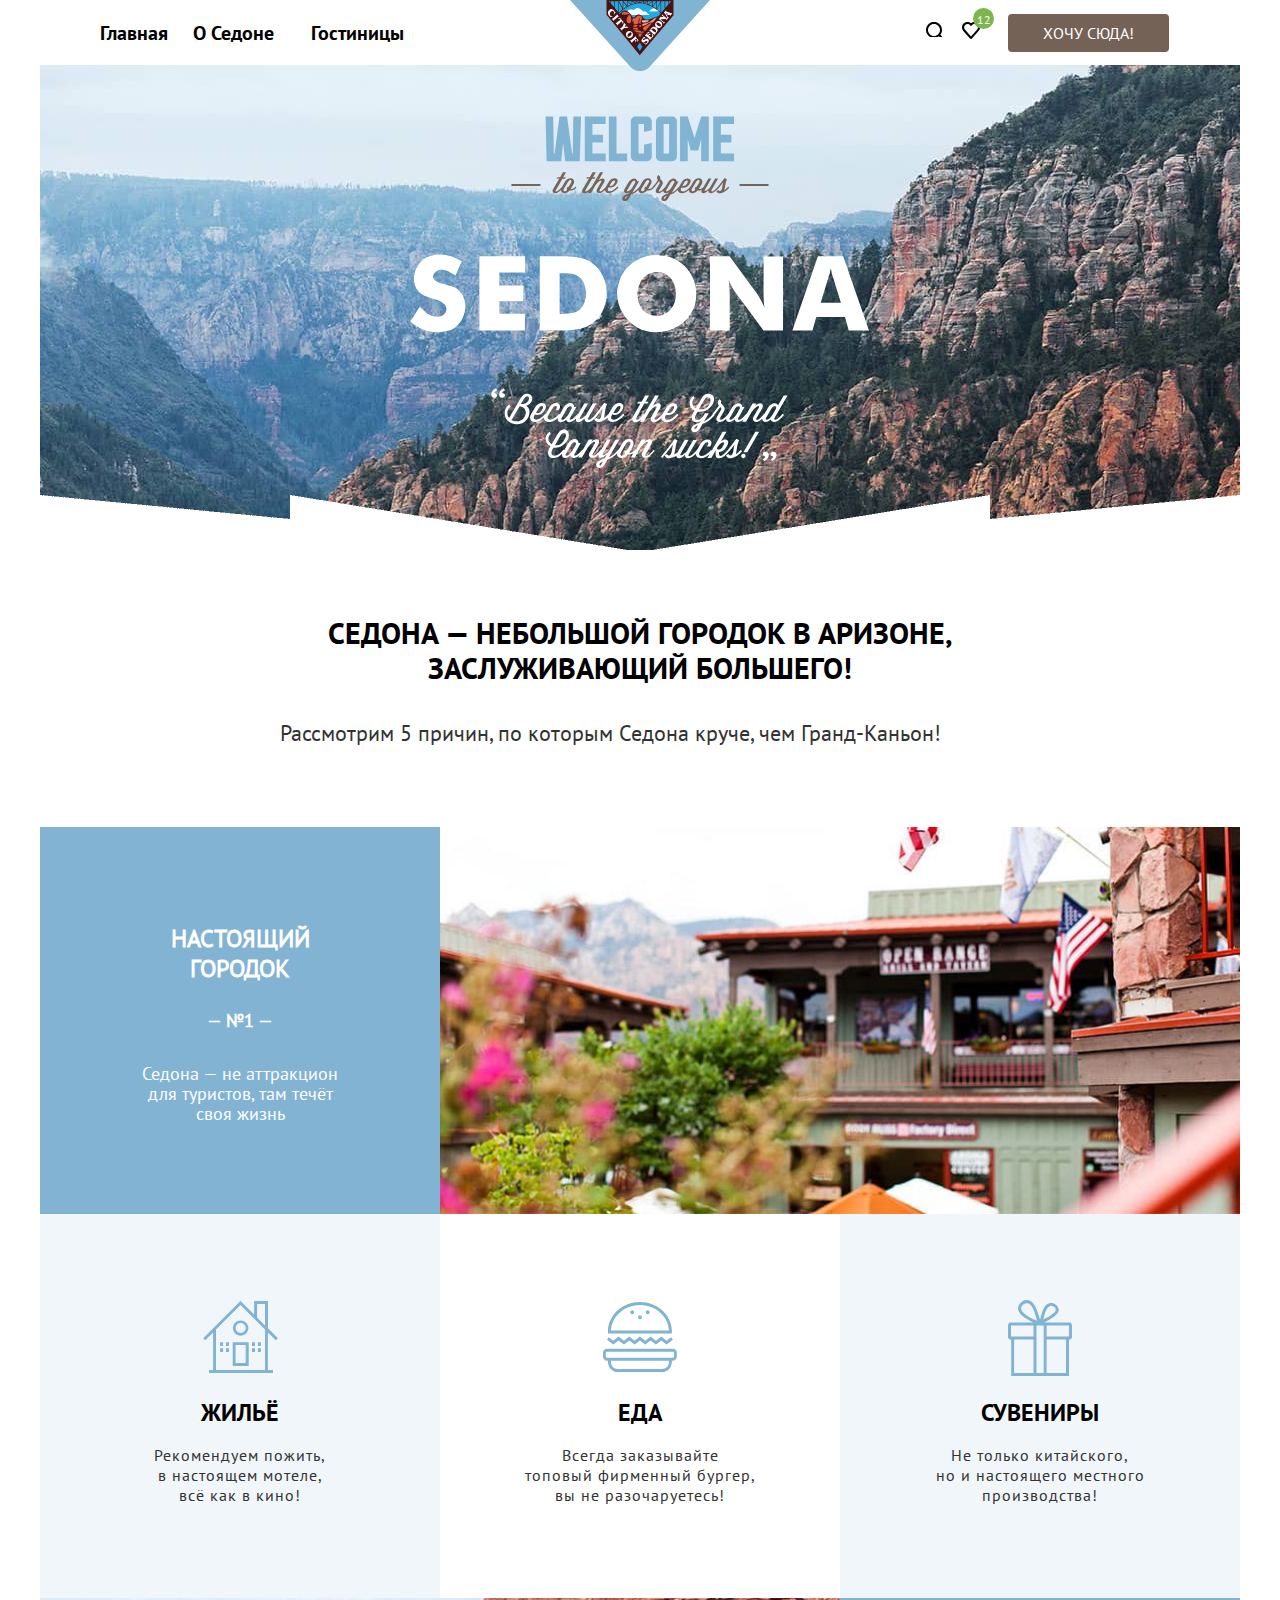
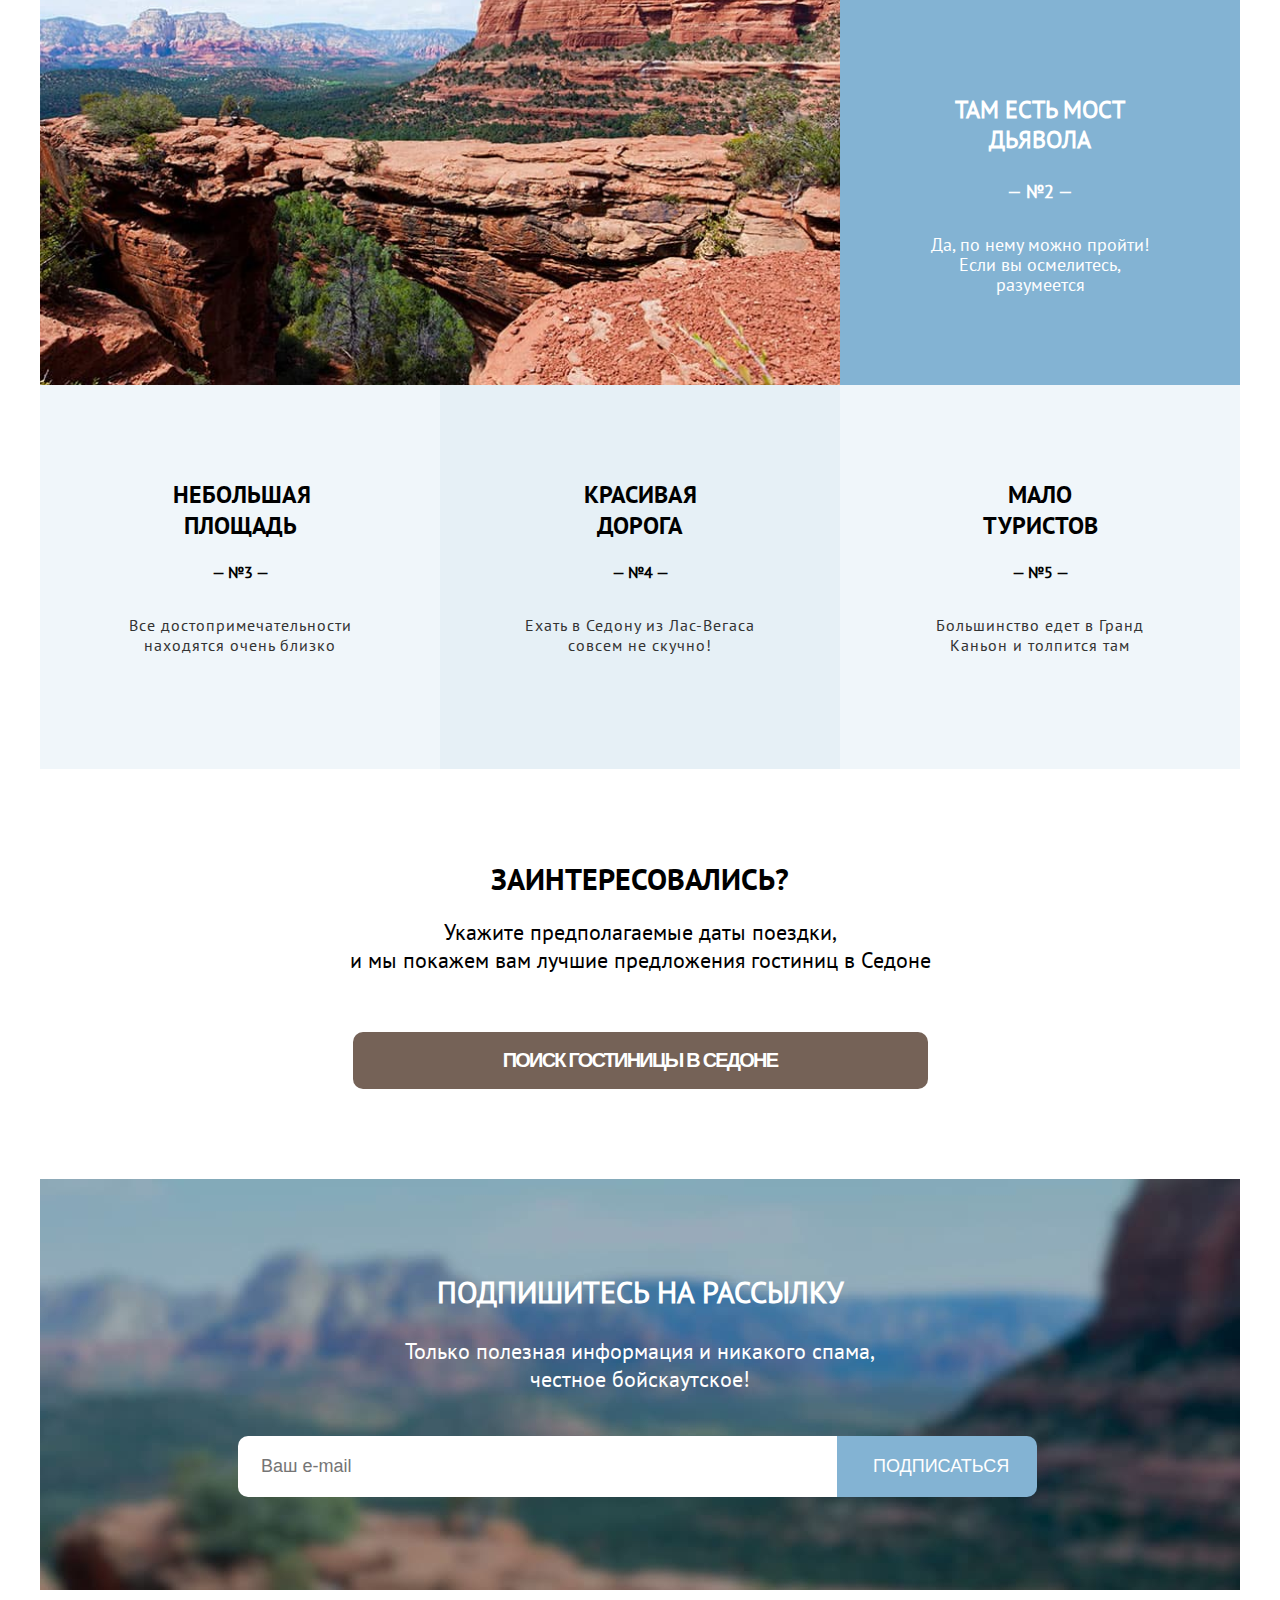
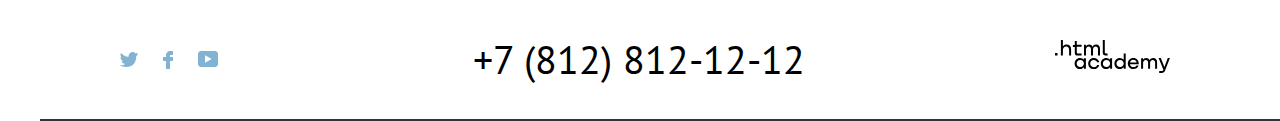
==== commit 55787aec: "Финал макета sedona" ====
--- a/index.html
+++ b/index.html
@@ -5,6 +5,7 @@
   <meta charset="utf-8">
   <title>HTML Academy: Седона</title>
   <link rel="stylesheet" href="css/style.css">
+  <script src="../996491-sedona-32/js/main.js"></script>
 </head>
 
 <body>
@@ -12,20 +13,16 @@
     <h1 class="visually-hidden">Мы предоставляем апартаменты в городке Аризона</h1>
     <nav class="nav">
       <ul class="nav-list">
-        <li class="nav__item"> <a class="nav__link nav__link--active">Главная</a></li>
-        <li class="nav__item"><a href="#" class="nav__link">О Седоне</a></li>
-        <li class="nav__item"><a href="catalog.html" class="nav__link">Гостиницы</a></li>
-        <li class="nav__item"><a href="catalog.html" class="nav__link">Гостиницы</a></li>
-        <li class="nav__item"><a href="catalog.html" class="nav__link">Гостиницы</a></li>
-        <li class="nav__item"><a href="catalog.html" class="nav__link">Гостиницы</a></li>
+        <li class="nav__item"><a class="nav__link nav__link--active">Главная</a></li>
+        <li class="nav__item"><a href="#" class="nav__link" >О Седоне</a></li>
+        <li class="nav__item"><a href="catalog.html" class="nav__link" >Гостиницы</a></li>
       </ul>
     </nav>
     <a href="index.html" class="logo__link"><img src="img/logo-sedona.svg" alt="Логотип Седоны." width="140"
         height="70"></a>
     <div class="header-button">
-      <a href="#" class="search__link"><img src="img/logo-search.svg" alt="Поиск по странице." width="18"
-          height="18"></a>
-      <a href="#" class="select__link"><img src="img/logo-favorite.svg" alt="Ваши закладки." width="18" height="17"></a>
+      <a href="#" class="search__link"><svg class="search__link--svg" width="18" height="18"  xmlns="http://www.w3.org/2000/svg" viewbox="0 0 18 18"><g clip-path="url(#a)"><path d="m18 16.5-3.7-3.7c1-1.3 1.7-3 1.7-4.9 0-4.4-3.6-8-8-8S0 3.6 0 8c0 4.4 3.6 8 8 8 1.8 0 3.5-.6 4.9-1.7l3.7 3.7 1.4-1.5ZM8 14c-3.3 0-6-2.7-6-6s2.7-6 6-6 6 2.7 6 6-2.7 6-6 6Z"/></g></svg></a>
+      <a href="#" class="select__link"><svg class="search__link--svg" width="18" height="17" xmlns="http://www.w3.org/2000/svg" viewbox="0 0 18 17"><path d="M8.9 17c-.3 0-.6-.1-.8-.4-5.4-6.1-6.7-7.5-7-7.9C.4 7.8 0 6.6 0 5.4 0 2.4 2.4 0 5.5 0 6.8 0 8 .5 9 1.3 10 .5 11.3 0 12.5 0c3 0 5.5 2.4 5.5 5.4 0 1.3-.5 2.5-1.3 3.4l-7 7.9c-.2.2-.4.3-.8.3Zm-6-9.5c.3.4 3.5 4 6.1 6.9l6.2-7c.5-.5.7-1.2.7-2 0-1.8-1.5-3.3-3.3-3.3-1 0-2 .5-2.7 1.3-.3.3-.6.4-.9.4-.3 0-.6-.2-.8-.4-.7-.8-1.7-1.3-2.7-1.3-1.8 0-3.3 1.5-3.3 3.3-.1.9.3 1.6.7 2.1-.1 0-.1 0 0 0Z"/></svg></a>
       <div class="popup-favorite">
         <ul class="favorite-list">
           <li class="favorite-item">
@@ -33,19 +30,39 @@
             <h2 class="favorite-item__title desert-title">Desert Quail Inn</h2>
             <span class="favorite-item__text">Мотель</span>
             </a>
+            <button type="button" class="favorite-item__trash">
+              <svg class="trash-svg" width="16" height="16" viewBox="0 0 16 16" xmlns="http://www.w3.org/2000/svg">
+                <g opacity="0.2">
+                <path d="M15.3 2.3H13.1H2.8H0.6C0.3 2.3 0 2.5 0 2.8C0 3.1 0.3 3.4 0.6 3.4H2.3V15.4C2.3 15.7 2.6 16 2.9 16H13.1C13.4 16 13.7 15.7 13.7 15.4V3.4H15.4C15.7 3.4 16 3.1 16 2.8C16 2.5 15.6 2.3 15.3 2.3ZM12.5 14.8H3.4V3.4H12.5V14.8Z" fill="black"/>
+                <path d="M6.19995 1.2H9.59995C9.89995 1.2 10.2 0.9 10.2 0.6C10.2 0.3 9.99995 0 9.69995 0H6.19995C5.89995 0 5.69995 0.3 5.69995 0.6C5.69995 0.9 5.89995 1.2 6.19995 1.2Z" fill="black"/>
+                <path d="M6.2001 12C6.5001 12 6.8001 11.7 6.8001 11.4V5.70001C6.8001 5.40001 6.5001 5.10001 6.2001 5.10001C5.9001 5.10001 5.6001 5.40001 5.6001 5.70001V11.4C5.7001 11.7 5.9001 12 6.2001 12Z" fill="black"/>
+                <path d="M9.7001 12C10.0001 12 10.3001 11.7 10.3001 11.4V5.70001C10.3001 5.40001 10.0001 5.10001 9.7001 5.10001C9.4001 5.10001 9.1001 5.50001 9.1001 5.70001V11.4C9.1001 11.7 9.3001 12 9.7001 12Z" fill="black"/>
+                </g>
+                </svg>
+            </button>
           </li>
           <li class="favorite-item">
             <a href="#" class="favorite-item__link">
             <h2 class="favorite-item__title villas-title">Villas at Poco Diablo</h2>
             <span class="favorite-item__text">Апартаменты</span>
             </a>
+            <button type="button" class="favorite-item__trash">
+              <svg class="trash-svg" width="16" height="16" viewBox="0 0 16 16" xmlns="http://www.w3.org/2000/svg">
+                <g opacity="0.2">
+                <path d="M15.3 2.3H13.1H2.8H0.6C0.3 2.3 0 2.5 0 2.8C0 3.1 0.3 3.4 0.6 3.4H2.3V15.4C2.3 15.7 2.6 16 2.9 16H13.1C13.4 16 13.7 15.7 13.7 15.4V3.4H15.4C15.7 3.4 16 3.1 16 2.8C16 2.5 15.6 2.3 15.3 2.3ZM12.5 14.8H3.4V3.4H12.5V14.8Z" fill="black"/>
+                <path d="M6.19995 1.2H9.59995C9.89995 1.2 10.2 0.9 10.2 0.6C10.2 0.3 9.99995 0 9.69995 0H6.19995C5.89995 0 5.69995 0.3 5.69995 0.6C5.69995 0.9 5.89995 1.2 6.19995 1.2Z" fill="black"/>
+                <path d="M6.2001 12C6.5001 12 6.8001 11.7 6.8001 11.4V5.70001C6.8001 5.40001 6.5001 5.10001 6.2001 5.10001C5.9001 5.10001 5.6001 5.40001 5.6001 5.70001V11.4C5.7001 11.7 5.9001 12 6.2001 12Z" fill="black"/>
+                <path d="M9.7001 12C10.0001 12 10.3001 11.7 10.3001 11.4V5.70001C10.3001 5.40001 10.0001 5.10001 9.7001 5.10001C9.4001 5.10001 9.1001 5.50001 9.1001 5.70001V11.4C9.1001 11.7 9.3001 12 9.7001 12Z" fill="black"/>
+                </g>
+                </svg>
+            </button>
           </li>
           <li class="favorite-item">
-            <a href="#" class="favorite-link">Все Избранные</a>
+            <a href="#" class="favorite-link button--brown">Все Избранные</a>
           </li>
         </ul>
       </div>
-      <a href="#" class="favorite__link button">Хочу сюда!</a>
+      <a href="#" class="favorite__link button button--brown">Хочу сюда!</a>
     </div>
   </header>
   <main>
@@ -72,15 +89,15 @@
       <ul class="description-list">
         <li class="description__item description__item--house">
           <h3 class="description__item--title">Жильё</h3>
-          <p class="description__item--text">Рекомендуем пожить в настоящем мотеле, всё как в кино!</p>
+          <p class="description__item--text">Рекомендуем пожить, <br> в настоящем мотеле, <br> всё как в кино!</p>
         </li>
         <li class="description__item description__item--food">
           <h3 class="description__item--title">Еда</h3>
-          <p class="description__item--text">Всегда заказывайте топовый фирменный бургер, вы не разочаруетесь!</p>
+          <p class="description__item--text">Всегда заказывайте <br> топовый фирменный бургер, <br> вы не разочаруетесь!</p>
         </li>
         <li class="description__item description__item--present">
           <h3 class="description__item--title">Сувениры</h3>
-          <p class="description__item--text">Не только китайского, но и настоящего местного производства!</p>
+          <p class="description__item--text">Не только китайского, <br> но и настоящего местного <br> производства!</p>
         </li>
       </ul>
       <div class="description-wrapper description--bridge">
@@ -112,9 +129,9 @@
     </section>
     <section class="interested">
       <h2 class="interested__title">Заинтересовались?</h2>
-      <p class="interested__text">Укажите предполагаемые даты поездки, и мы покажем вам лучшие предложения гостиниц в
+      <p class="interested__text">Укажите предполагаемые даты поездки, <br> и мы покажем вам лучшие предложения гостиниц в
         Седоне</p>
-      <button type="button" class="button interested__search__button">Поиск гостиницы в седоне</button>
+      <button type="button" class="button interested__search__button button--brown">Поиск гостиницы в седоне</button>
     </section>
     <div class="popup-search">
       <h2 class="popup-search__title">Поиск Гостиницы в Седоне</h2>
@@ -127,19 +144,23 @@
         <input id="depature-id" type="date" class="search-form__input" value="2020-09-01" required>
         <span class="search-form__input--booking">На эти даты есть свободные номера. Пока есть.</span>
         <label for="older-id" class="search-form__label older-label">Взрослые:</label>
+
         <input id="older-id" type="number" class="search-form__input older-input" min="1" max="10" value="2" required>
+
         <label for="younger-id" class="search-form__label younger-label"
           title="Укажите количество детей, которые будут с вами, возраст которых от 6 до 18 лет. Дети до 6 лет размещаются бесплатно.">Дети:</label>
+
         <input id="younger-id" type="number" class="search-form__input younger-input" min="0" max="10" value="1">
-        <input class="search-form__submit" type="submit" value="Найти">
+
+        <input class="search-form__submit button--blue" type="submit" value="Найти">
       </form>
     </div>
     <section class="distribution">
       <h2 class="distribution__title">Подпишитесь на рассылку</h2>
-      <p class="distribution__text">Только полезная информация и никакого спама, честное бойскаутское!</p>
+      <p class="distribution__text">Только полезная информация и никакого спама, <br> честное бойскаутское!</p>
       <form class="distribution-form" action="https://echo.htmlacademy.ru" method="POST">
         <input class="distribution-form__email" id="distribution__field" type="email" placeholder="Ваш e-mail" required>
-        <input class="distribution-form__submit" type="submit" value="Подписаться">
+        <input class="distribution-form__submit button--blue" type="submit" value="Подписаться">
       </form>
     </section>
   </main>
@@ -149,26 +170,47 @@
       <ul class="social-list">
         <li class="social__item">
           <a href="https://twitter.com/htmlacademy_ru" class="social__link">
-            <img src="img/social-twitter.svg" alt="Твитер." width="18" height="15">
+            <svg width="18" height="15" fill="none" xmlns="http://www.w3.org/2000/svg"><g clip-path="url(#a)"><path d="M11.6.2c1.8-.5 3.2.3 3.8 1.2.7-.2 1.4-.5 2.1-.7 0 .9-.6 1.5-.9 1.8.7.1 1.4-.6 1.4-.6-.2 1-1.1 1.8-1.7 2C16.1 10.7 13 15.1 5.7 15h-.5c-.4 0-4.4-.5-5.2-1.9 2.4.2 4.1-.4 5-1.2-1-.3-2.9-.4-3.2-2.9.4.1.6.2 1.3.1C1.8 8.3.4 7.5.5 5.3c.3.3 1.1.5 1.4.5C1.1 5.6-.2 2.5.9.9c1.9 1.9 4 3.6 7.6 3.8C8.7 2.3 9.7.8 11.6.2Z" fill="#83B3D3"/></g><defs><clipPath id="a"><path fill="#fff" d="M0 0h18v15H0z"/></clipPath></defs></svg>
           </a>
         </li>
         <li class="social__item">
           <a href="https://www.facebook.com/htmlacademy/" class="social__link">
-            <img src="img/social-facebook.svg" alt="Фейсбук." width="10" height="18">
+            <svg width="10" height="18" fill="none" xmlns="http://www.w3.org/2000/svg"><path d="M7 0C4.8 0 3 1.8 3 4v2H0v4h3v8h4v-8h3V6H7V4h3V0H7Z" fill="#83B3D3"/></svg>
           </a>
         </li>
         <li class="social__item">
           <a href="https://www.youtube.com/channel/UChUxTMjJGo-JDRY8pNTGL2g" class="social__link">
-            <img src="img/social-youtube.svg" alt="Ютуб." width="20" height="16">
+            <svg width="20" height="16" viewBox="0 0 20 16" fill="none" xmlns="http://www.w3.org/2000/svg">
+              <g clip-path="url(#clip0_13_978)">
+              <path d="M17 0H2.9C1.2 0 0 1.5 0 3.2V12.7C0 14.5 1.2 16 2.9 16H17.2C18.7 16 20.1 14.5 20.1 12.8V3.2C19.9 1.5 18.7 0 17 0ZM7 11.8V4.2L13.7 8L7 11.8Z" fill="#83B3D3"/>
+              </g>
+              <defs>
+              <clipPath id="clip0_13_978">
+              <rect width="20" height="16" fill="white"/>
+              </clipPath>
+              </defs>
+              </svg>
           </a>
         </li>
       </ul>
       <a class="contacts__tel" href="tel:+78128121212">+7 (812) 812-12-12</a>
       <a href="https://up.htmlacademy.ru/" class="contacts__author--link">
-        <img src="img/logo-htmlacademy.svg" alt="htmlacademy Автор данного сайта." width="115" height="35">
+        <svg width="115" height="34" fill="none" xmlns="http://www.w3.org/2000/svg"><path d="M0 12.9v2.6h2.5v-2.6H0ZM11.6 4.5c-1.6 0-2.8.7-3.6 1.7h-.1V0h-2v15.5h2v-5.3c0-2.1 1.3-3.6 3.3-3.6 1.8 0 2.9 1.4 2.9 3.2v5.7h2V9.4c.1-3-1.8-4.9-4.5-4.9ZM26.6 4.8h-4.8V1.1h-2v3.8h-1.9v2h1.9v6c0 1.7 1 2.7 2.7 2.7h4.1v-2h-3.7c-.7 0-1.1-.4-1.1-1.1V6.8h4.8v-2ZM41.1 4.6c-1.6 0-2.9.8-3.5 2.1h-.1c-.6-1.2-1.8-2.1-3.4-2.1-1.4 0-2.5.8-3.1 1.8h-.1V4.8H29v10.6h2V10c0-2 1-3.5 2.6-3.5 1.5 0 2.4 1 2.4 2.6v6.3h2V9.8c0-2.4 1.4-3.3 2.6-3.3 1.5 0 2.4 1 2.4 2.6v6.3h2V8.9c.1-2.5-1.4-4.3-3.9-4.3ZM47.8 12.7c0 1.7 1 2.7 2.8 2.7h2v-2h-1.7c-.7 0-1.1-.4-1.1-1.1V0h-2v12.7ZM28.9 19.7c-.9-1.1-2.2-1.8-3.9-1.8-3.1 0-5.4 2.3-5.4 5.6s2.3 5.6 5.4 5.6c1.8 0 3-.8 3.8-1.9h.1v1.6h2V18.2h-2v1.5Zm-3.6 7.4c-2.2 0-3.6-1.6-3.6-3.6s1.4-3.6 3.6-3.6 3.6 1.6 3.6 3.6c0 1.9-1.4 3.6-3.6 3.6ZM44.2 22c-.5-2.4-2.6-4.1-5.4-4.1-3.4 0-5.6 2.5-5.6 5.6 0 3.1 2.2 5.6 5.6 5.6 2.8 0 4.9-1.8 5.4-4.2h-2.1c-.4 1.3-1.7 2.3-3.3 2.3-2.2 0-3.6-1.6-3.6-3.6s1.4-3.6 3.6-3.6c1.6 0 2.8 1 3.3 2.2h2.1V22ZM55.1 19.7c-.9-1.1-2.2-1.8-3.9-1.8-3.1 0-5.4 2.3-5.4 5.6s2.3 5.6 5.4 5.6c1.8 0 3-.8 3.8-1.9h.1v1.6h2V18.2h-2v1.5Zm-3.6 7.4c-2.2 0-3.6-1.6-3.6-3.6s1.4-3.6 3.6-3.6 3.6 1.6 3.6 3.6c0 1.9-1.5 3.6-3.6 3.6ZM68.7 19.8c-.9-1.1-2.2-1.9-3.9-1.9-3.1 0-5.4 2.3-5.4 5.6s2.2 5.6 5.4 5.6c1.7 0 3-.8 3.8-1.8h.1v1.5h2V13.4h-2v6.4Zm-3.6 7.3c-2.2 0-3.6-1.6-3.6-3.6s1.4-3.6 3.6-3.6 3.6 1.6 3.6 3.6c-.1 2-1.5 3.6-3.6 3.6ZM78.3 17.9c-3.3 0-5.5 2.5-5.5 5.6 0 3 2.1 5.6 5.5 5.6 2.5 0 4.5-1.3 5.2-3.6h-2.1c-.5 1-1.6 1.6-3 1.6-1.9 0-3.3-1.3-3.4-2.9h8.8c.2-3.6-2-6.3-5.5-6.3Zm0 1.9c1.7 0 3 1 3.3 2.6h-6.5c.3-1.5 1.5-2.6 3.2-2.6ZM98.2 17.9c-1.6 0-2.9.8-3.6 2h-.1c-.6-1.2-1.8-2-3.4-2-1.4 0-2.5.7-3.1 1.8v-1.5h-1.9v10.6h2v-5.4c0-2 1-3.4 2.6-3.5 1.5 0 2.4 1 2.4 2.6v6.3h2v-5.6c0-2.4 1.4-3.3 2.6-3.3 1.5 0 2.4 1 2.4 2.6v6.3h2v-6.5c.1-2.6-1.4-4.4-3.9-4.4ZM109.4 27l-3.6-8.9h-2.2l4.8 11.6c-.3.9-.7 1.2-1.7 1.2h-2.5v2h2.5c1.8 0 2.8-.8 3.5-2.6l4.7-12.2h-2.1l-3.4 8.9Z" fill="#000"/></svg>
       </a>
     </section>
   </footer>
+  <div class="popup">
+    <div class="popup__body">
+    <div class="popup__content">
+      <a class="popup__close"></a>
+      <div class="popup__title">Title N1</div>
+      <div class="popup__text">Lorem ipsum dolor sit amet consectetur adipisicing elit.
+        Dolor nam officiis rerum at molestiae vitae veniam, soluta libero nobis, voluptatum amet distinctio ratione assumenda hic voluptates ut.
+        Numquam, possimus quia.
+      </div>
+    </div>
+  </div>
+  </div>
 </body>
 
 </html>
--- a/css/style.css
+++ b/css/style.css
@@ -12,6 +12,22 @@
   font-weight: 700;
   font-style: normal;
   font-display: swap;
+}
+
+/* Chrome, Safari, Edge, Opera */
+input::-webkit-outer-spin-button,
+input::-webkit-inner-spin-button {
+  -webkit-appearance: none;
+  margin: 0;
+}
+
+/* Firefox */
+input[type=number] {
+  -moz-appearance: textfield;
+}
+img {
+  object-fit: cover;
+  height: auto;
 }
 
 body {
@@ -38,22 +54,68 @@
   box-sizing: border-box;
   cursor: pointer;
 }
-
+.favorite-link:hover {
+  transition: background .3s linear;
+  background:#615048;
+  border-bottom-left-radius: 20px;
+  border-bottom-right-radius: 20px;
+}
+
+.button--brown:hover {
+  transition: background .3s linear;
+  background:#615048;
+}
+.button--brown:active {
+  color: rgba(242, 242, 242, .3);
+  background-color: #615048;
+  outline: none;
+}
+.button--brown:focus {
+  outline: 3px solid #83B3D3;
+  border-radius: 4px;
+}
+.button--blue:hover {
+  cursor: pointer;
+  transition: background .3s linear;
+  background: #68A2CA;
+}
+.button--blue:focus {
+  outline: 3px solid #756257;
+}
+.button--blue:active {
+  outline: none;
+  color: rgba(242, 242, 242, .3);
+}
+.button--green:hover {
+  transition: background .2s ease-in-out;
+  border-radius: 4px;
+  background: #6C9E42;
+}
+.button--green:focus {
+  background: #6C9E42;
+  transition: outline .2s ease-in-out;
+  outline: 3px solid #756257;
+}
+.button--green:active {
+  transition: color .2s ease-in-out;
+  color: rgba(242, 242, 242, .3);
+}
 .header {
+  display: flex;
+  flex-wrap: wrap;
+  align-items: center;
+  position: relative;
   min-height: 65px;
-  display: flex;
-  align-items: center;
-  flex-wrap: wrap;
-  padding: 0 70px;
+  /* padding: 0 70px; */
+  padding-left:60px;
+  padding-right: 80px;
 }
 
 .nav {
   font-family: "PT Sans Bold", "Arial", serif;
   font-size: 20px;
   font-weight: 700;
-  width: 460px;
-  display: flex;
-  flex-flow: row wrap;
+  width: 470px;
 }
 
 .nav-list {
@@ -62,45 +124,88 @@
   margin: 0px;
   list-style: none;
   display: flex;
-  flex: wrap;
-}
-
+  flex-wrap: wrap;
+}
 .nav__item {
-  margin-right: 35px;
+  margin-right: 13px;
 }
 .nav__item:nth-child(4n) {
   margin-right: 0px;
 }
-
 .nav__link {
   color: #000;
   text-decoration: none;
+  padding:6px 12px;
+}
+.nav__link:not(.nav__link--active):hover {
+  transition: color .2s ease-in-out;
+  color:#756257;
+}
+.nav__link:not(.nav__link--active):focus {
+  outline: 3px solid #83B3D3;
+  border-radius: 10px;
+  color: #756257;
+}
+.nav__link:not(.nav__link--active):active {
+  transition: color .2s ease-in-out;
+  opacity: .3;
 }
 
 .nav__link--active {
+  padding: 6px 0px;
   border-bottom: 2px solid #756257;
-  padding-bottom: 23px;
-}
-
+  padding-bottom: 19px;
+}
 .logo__link {
-  margin-right: 210px;
-}
-
+  margin-right: auto;
+}
+.logo__link > img {
+  position: absolute;
+  z-index: 10;
+  top: 0px;
+}
+.header-button {
+  width: 420px;
+  position: relative;
+  left: 9px;
+  display: flex;
+  flex-wrap: wrap;
+  justify-content: flex-end;
+  align-items: center;
+}
+.search__link,
+.select__link {
+  padding:5px;
+}
 .search__link {
-  margin-right: 20px;
-}
-
+  margin-right: 8px;
+}
+.searc__link--svg {
+  overflow: visible;
+  width: 100%;
+}
+.search__link--svg:hover {
+  transition: fill .2s ease-in-out;
+  fill: #756257;
+}
+.search__link:focus,
+.select__link:focus {
+  outline: 3px solid #83B3D3;
+  border-radius: 5px;
+  box-sizing: border-box;
+}
+
+.search__link--svg:active {
+  transition: opacity .2s ease-in-out;
+  opacity: .3;
+}
 .select__link {
-  margin-right: 20px;
+  margin-right: 23px;
 }
 .search__link:active + .popup-favorite {
-  display: block;
-}
-.header {
-  display: flex;
-  flex-flow: row wrap;
-  position: relative;
-}
+  /* display: block; */
+}
+
 .select__link {
   position: relative;
   display: inline-block;
@@ -110,8 +215,8 @@
   content: "12";
   background-color:#7DB54F;
   border-radius: 50%;
-  top: -13px;
-  right: -13px;
+  top: -9px;
+  right: -9px;
   color: #fff;
   width: 17px;
   height: 17px;
@@ -119,20 +224,24 @@
   padding-top: 4px;
   padding-left: 4px;
 }
+.select__link:active::after {
+  transition: color .2s ease-in-out;
+  color: rgba(242, 242, 242, 0.3);
+}
 .select__link:active + .popup-favorite {
-  display: block;
+  /* display: flex; */
 }
 .popup-favorite {
-  /* display: none; */
   border-top: 1px solid #e5e5e5;
-  display: flex;
+  /* display: flex; */
+  display: none;
   width: 400px;
   min-height: 232px;
   background: #fff;
   z-index: 1;
   position: absolute;
   content: "";
-  top: 75px;
+  top: 64px;
   right: 85px;
   box-shadow: 0px 25px 50px 0px #00000026;
   border-radius: 20px;
@@ -143,7 +252,7 @@
   position: absolute;
   content: "";
   top: -10px;
-  right: 43.5%;
+  right: 39.5%;
   background-image: url(../img/triangle.svg);
   width: 20px;
   height: 9px;
@@ -158,20 +267,25 @@
   color: #000;
 }
 .favorite-item {
-  margin-bottom: 25px;
+  position: relative;
+  padding-bottom: 25px;
   padding-left: 90px;
   padding-right: 25px;
   box-sizing: border-box;
+  border-left: 1px solid #e5e5e5;
+  border-right: 1px solid #e5e5e5;
+
 }
 .favorite-item:last-child {
-  border-bottom-left-radius: 20px;
-  border-bottom-right-radius: 20px;
   margin-top: auto;
   padding: 0;
   text-align: center;
   background-color:#756257;
   min-height: 60px;
   margin-bottom: 0px;
+  border: none;
+  border-bottom-left-radius: 20px;
+  border-bottom-right-radius: 20px;
 }
 .favorite-item__title {
   margin: 0px;
@@ -198,18 +312,26 @@
   font-family: "PT Sans Bold", "Arial", serif;
   font-weight: 700;
 }
+.favorite-item__trash {
+  cursor: pointer;
+  position: absolute;
+  right: 25px;
+  top: 10px;
+  border:none;
+  background:transparent;
+}
+.favorite-item__trash:hover .trash-svg g{
+  transition: opacity .3s linear;
+  opacity: 1;
+  fill:#000;
+}
+.favorite-item__trash:focus .trash-svg g {
+  outline: 3px solid #83B3D3;
+}
 .desert-title {
   position: relative;
 }
-.favorite-item__title::after {
-  position: absolute;
-  content: "";
-  top: 49%;
-  right: 0px;
-  background-image: url(../img/favorite-trash.svg);
-  width: 16px;
-  height: 16px;
-}
+
 .desert-title::before {
   top: 0px;
   left: -65px;
@@ -239,7 +361,7 @@
   text-transform: uppercase;
   font-size: 16px;
   background-color: #756257;
-  padding: 10px 30px;
+  padding: 9px 35px;
   border-radius: 4px;
   position: relative;
 }
@@ -256,11 +378,19 @@
   position: relative;
   margin-bottom: 65px;
 }
-
+.about::after {
+  position: absolute;
+  content: url("../img/header-background-arrow.png");
+  bottom: -6px;
+  right: 0%;
+
+}
 
 .about__title+img {
   margin: 0 auto;
   align-self: center;
+  position: relative;
+  top: -15px;
 }
 
 .advantage__text {
@@ -272,9 +402,10 @@
   text-align: center;
   text-transform: uppercase;
   font-size: 30px;
+  line-height: 35px;
   font-family: "PT Sans Bold", "Arial", serif;
   font-weight: 700;
-  margin-bottom: 23px;
+  margin-bottom: 34px;
 }
 
 .advantage__text--small {
@@ -304,26 +435,28 @@
 }
 
 .description__title {
-  padding-top: 100px;
+  padding-top: 97px;
   margin: 0px;
   margin-bottom: 25px;
   font-size: 24px;
-  width: 180px;
+  line-height: 30px;
+  width: 170px;
   text-align: center;
   text-transform: uppercase;
 }
 
 .description__title+b {
-  margin-bottom: 25px;
+  margin-bottom: 32px;
   font-size: 18px;
 }
 
 .description__text {
-  width: 220px;
+  width: 219px;
   font-size: 18px;
+  line-height: 20px;
   text-align: center;
   margin: 0px;
-  margin-bottom: 78px;
+  margin-bottom: 90px;
 }
 
 .description-list {
@@ -333,7 +466,20 @@
   display: flex;
   flex-wrap: wrap;
 }
-
+.description__item--number {
+  min-height: 400px;
+}
+
+.description__item--number .description__item--title{
+  position: relative;
+  top: -21px;
+  margin: 0;
+  padding:0;
+}
+.description__item--number .description__item--text{
+  margin: 0;
+  padding:0;
+}
 .description__item {
   width: 400px;
   min-height: 384px;
@@ -351,42 +497,47 @@
 .description__item--house {
   background-image: url(../img/description-house-logo.svg);
   background-repeat: no-repeat;
-  background-position: 50% 20%;
+  background-position: 50% 28%;
 }
 
 .description__item--food {
   background-image: url(../img/description-burger-logo.svg);
   background-repeat: no-repeat;
-  background-position: 50% 20%;
+  background-position: 50% 28%;
 }
 
 .description__item--present {
   background-image: url(../img/description-present-logo.svg);
   background-repeat: no-repeat;
-  background-position: 50% 20%;
-}
-
+  background-position: 50% 28%;
+}
+/* .description__item--house .description__item--title {
+  margin-top: 85px;
+}
+.description__item--house .description__item--text {
+  margin-top: 15px;
+} */
 .description__item--title {
   font-size: 24px;
   width: 135px;
   font-family: "PT Sans Bold", "Arial", serif;
   font-weight: 700;
   margin: 0px;
-  padding-top: 23px;
-  margin-bottom: 20px;
+  margin-top: 105px;
   text-transform: uppercase;
   text-align: center;
 }
 
 .description__item--text {
   color: #333;
-  margin: 0px;
+  margin-top: 17px;
+  letter-spacing: 1px;
   width: 250px;
   text-align: center;
 }
 
 .description__item--title+b {
-  margin-bottom: 25px;
+  margin-bottom: 33px;
 }
 
 .description__item--number:nth-child(2n) {
@@ -411,13 +562,13 @@
   text-transform: uppercase;
   width: 720px;
   margin: 0 auto;
-  margin-bottom: 15px;
+  margin-bottom: 20px;
 }
 
 .interested__text {
   font-size: 22px;
   margin: 0 auto;
-  margin-bottom: 73px;
+  margin-bottom: 58px;
   width: 720px;
 }
 
@@ -425,30 +576,35 @@
   width: 575px;
   text-transform: uppercase;
   font-size: 20px;
+  font-weight: 700;
+  letter-spacing: -1.8px;
   background: #756257;
   border: #756257;
-  padding: 15px 125px;
+  padding: 17px 125px;
   border-radius: 10px;
 }
 .popup-search:active body{
   background: rgba(rgba(242, 242, 242, 0.8));
 }
 .popup-search {
+  display: none;
   position: fixed;
-  top: 395px;
-  left: 20%;
+  z-index: 20;
+  top: 105px;
+  left: 35%;
   background-color: #fff;
   border-radius: 30px;
   width: 715px;
   min-height: 560px;
-  display: none;
   grid-template-columns: repeat(3, 1fr);
   grid-template-rows: repeat(5, 55px);
   box-sizing: border-box;
-  padding: 62px 60px;
-}
+  padding: 60px;
+}
+
 .popup-search__title {
   margin: 0;
+  margin-bottom: 55px;
   width: 500px;
   font-size: 30px;
   font-family: "PT Sans Bold", "Arial", serif;
@@ -461,8 +617,26 @@
   width: 53px;
   height: 53px;
   border-radius: 50%;
-  position: relative;
+  position: absolute;
+  top: 50px;
+  right: 60px;
   cursor: pointer;
+  background: #F2F2F2;
+}
+.popup-search__close:hover {
+  transition: background .3s linear;
+  background: #E5E5E5;
+}
+.popup-search__close:focus {
+  outline: 3px solid #83B3D3;
+}
+.popup-search__close:active {
+  outline: none;
+}
+.popup-search__close:active::before,
+.popup-search__close:active::after {
+  transition: opacity .1s ease-in-out;
+  opacity: .3;
 }
 .popup-search__close::before {
   position: absolute;
@@ -515,6 +689,18 @@
   min-height: 50px;
   background: #F2F2F2;
 }
+.search-form__input:hover {
+  transition: background .3s ease-in-out;
+  background: #E5E5E5;
+}
+.search-form__input:focus {
+  transition: outline .1s ease-in-out;
+  outline: 3px solid #83B3D3;
+}
+.search-form__input:active {
+  transition: outline .1s ease-in-out;
+  outline: 3px solid #000;
+}
 .search-form__input--error {
   font-family: "PT Sans", "Arial", serif;
   font-weight: 400;
@@ -528,10 +714,10 @@
   font-family: "PT Sans", "Arial", serif;
   font-weight: 400;
   position: absolute;
-  bottom: -12px;
   right: 45px;
   content: "";
 }
+
 .younger-label {
   position: relative;
   margin-left: 55px;
@@ -562,8 +748,23 @@
 }
 .older-input,
 .younger-input {
+  text-align: center;
   box-sizing: border-box;
   width: 135px;
+}
+.button--plus {
+  left: 30px;
+}
+.button--minus {
+  right: 30px;
+}
+.button--plus,
+.button--minus {
+  cursor: pointer;
+  position: relative;
+  top: -20px;
+  border: none;
+  background: inherit;
 }
 .search-form__submit {
   font-size: 20px;
@@ -596,32 +797,39 @@
   text-transform: uppercase;
   font-size: 30px;
   margin: 0 auto;
-  margin-bottom: 15px;
+  margin-bottom: 26px;
 }
 
 .distribution__text {
   font-size: 22px;
   width: 720px;
   margin: 0px;
-  margin-bottom: 25px;
+  margin-bottom: 43px;
 }
 .distribution-form__email {
   border: #fff;
-  border-radius: 10px;
+  border-top-left-radius: 10px;
+  border-bottom-left-radius: 10px;
   font-size: 18px;
   box-sizing: border-box;
-  padding: 20px;
+  padding: 20px 23px;
   margin: 0px;
   width: 600px;
   min-height: 60px;
 }
+.distribution-form__email:focus {
+  outline: 3px solid #83B3D3;
+}
 .distribution-form__submit {
+  position: relative;
+  right: 5px;
   background-color: #83B3D3;
-  border-radius: 10px;
+  border-top-right-radius: 10px;
+  border-bottom-right-radius: 10px;
   font-size: 18px;
   box-sizing: border-box;
   width: 200px;
-  padding: 0px;
+  padding: 0 36px;
   margin: 0px;
   min-height: 61px;
   text-transform: uppercase;
@@ -631,6 +839,7 @@
 .contacts {
   min-height: 120px;
   padding: 0 70px;
+  padding-top: 9px;
   display: flex;
   justify-content: space-between;
   align-items: center;
@@ -638,19 +847,71 @@
 .social-list {
   display: flex;
   padding: 0px;
+  padding-top: 5px;
   margin: 0px;
+  margin-right: 35px;
   list-style: none;
 }
 .social__item:not(:last-child) {
-  margin-right: 30px;
+  margin-right: 5px;
 }
 .contacts__tel {
   font-weight: 400;
   font-size: 40px;
   color: #000;
   text-decoration: none;
-}
-
+  padding: 15px;
+}
+.contacts__tel:hover {
+  color: #756257;
+  transition: color .2s ease-in-out;
+}
+.contacts__tel:focus {
+  outline: 3px solid #83B3D3;
+  border-radius: 10px;
+}
+.contacts__tel:active {
+  color: #756257;
+  opacity: .3;
+  outline: none;
+}
+.contacts__author--link {
+  padding: 20px;
+  position: relative;
+  left: 20px;
+}
+.contacts__author--link:hover path{
+  fill: #756257;
+  transition: fill .2s ease-in-out;
+}
+.contacts__author--link:focus {
+  border-radius: 10px;
+  outline: 3px solid #83B3D3;
+}
+.contacts__author--link:active {
+  color: #756257;
+  opacity: .3;
+  outline: none;
+}
+.social__link {
+  padding: 10px;
+}
+.social__link:hover path {
+  transition: fill .2s ease-in-out;
+  fill: #68A2CA;
+}
+.social__link:focus {
+  outline: 3px solid #83B3D3;
+  border-radius: 10px;
+}
+.social__link:active {
+  outline: none;
+}
+.social__link:active path {
+  transition: opacity .2s ease-in-out;
+  outline: none;
+  opacity: .3;
+}
 
 /* inner-page */
 .filter {
@@ -658,56 +919,69 @@
   min-height: 408px;
   background: url(../img/catalog-sort-background.jpg);
   background-repeat: no-repeat;
+  background-size: cover;
   color: #fff;
   padding: 35px 70px;
+  /* padding-right: 60px; */
   box-sizing: border-box;
 }
 .filter__title {
   font-size: 60px;
   margin: 0px;
-  margin-bottom: 5px;
+  margin-bottom: -5px;
 }
 .filter-breadcrumb-list {
   position: relative;
+  right: 10px;
   list-style: none;
   padding: 0px;
   margin: 0px;
-  margin-bottom: 45px;
+  margin-bottom: 46px;
   display: flex;
   align-items: center;
 }
-.filter__breadcrumb--item:not(:last-child,:first-child) {
-  margin-right: 25px;
-}
-.filter__breadcrumb--item:first-child {
-  padding-left: 35px;
-}
-.filter-breadcrumb--home a:before {
+
+.filter__breadcrumb--item {
+  position: relative;
+}
+.filter__breadcrumb--link {
+  padding: 5px 11px;
+  color: #fff;
+  text-decoration: none;
+}
+.filter__breadcrumb--link:hover {
+  cursor: pointer;
+  transition: opacity .2s ease-in-out;
+  opacity: .6;
+}
+.filter__breadcrumb--link:focus {
+  outline: 3px solid #83B3D3;
+  border-radius: 4px;
+}
+.filter__breadcrumb--link:active {
+  opacity: .3;
+  outline: none;
+}
+.filter__breadcrumb--item:not(:last-child)::after {
   content: "";
   position: absolute;
-  top: 3px;
-  left: 0px;
-  width: 12px;
-  height: 12px;
-  background-image: url(../img/home-breadcrumb.svg);
-  background-repeat: no-repeat;
-}
-.filter__breadcrumb--item {
-  position: relative;
-}
-.filter__breadcrumb--link::after {
-  content: "";
-  position: absolute;
   top: 6px;
-  left: 21px;
+  right: -3px;
   width: 5px;
   height: 8px;
   background-image: url(../img/arrow-breadcrumb.svg);
 }
+
 .filter-form {
   display: grid;
-  grid-template-columns: 1fr 1fr 2fr 1fr;
+  grid-template-columns: 214px 150px 2fr auto;
+  grid-template-areas:"infrastructure type price button"
+                      "infrastructure type price button"
+                      "infrastructure type price button";
   min-height: 150px;
+}
+.filter-item:hover input {
+  opacity: .6;
 }
 .filter-form--fieldset {
   border: none;
@@ -716,11 +990,54 @@
 .filter-form--legend {
   font-size: 20px;
   font-weight: 700;
-  margin-bottom: 30px;
+  margin-bottom: 31px;
+}
+.price-min--input {
+  border-top-left-radius: 4px;
+  border-bottom-left-radius: 4px;
+}
+.price-max--input {
+  border-top-right-radius: 4px;
+  border-bottom-right-radius: 4px;
+  position: relative;
+  right: 5px;
+}
+.price-min--label,
+.price-max--label {
+  position: relative;
+}
+.price-min--label::after {
+  position: absolute;
+  z-index: 10;
+  content: "от";
+  right: 15px;
+  top: 0;
+  opacity: .3;
+}
+.price-max--label::after {
+  position: absolute;
+  z-index: 10;
+  content: "до";
+  right: 15px;
+  top: 0;
+  opacity: .3;
 }
 .filter__infrastructure {
+  width: 110px;
+  grid-area: infrastructure;
   column-gap: 65px;
 }
+.filter__type {
+  grid-area: type;
+}
+.filter__price {
+  margin-left: 165px;
+  grid-area: price;
+}
+.filter-button-wrapper {
+  grid-area: button;
+}
+
 .infrastructure__item {
   position: relative;
 }
@@ -749,24 +1066,97 @@
   color: #3F5E72;
   background-image: url(../img/form-tick.svg);
 }
+.range-scale {
+  margin-top: 29px;
+  position: relative;
+  height: 4px;
+  background: rgba(242, 242, 242, 0.5);
+  max-width: 290px;
+}
+.range-bar {
+  position: absolute;
+  width: 70%;
+  top: 0;
+  left:20px;
+  height: 4px;
+  background: rgba(242, 242, 242, 1);
+}
+.range-toogle {
+  cursor: pointer;
+  border: none;
+  position: absolute;
+  top: -8px;
+  width: 20px;
+  height: 20px;
+  background: rgba(242, 242, 242, 1);
+  border-radius: 5px;
+}
+.range-toogle:hover {
+  opacity: .5;
+  box-shadow:0px 0px 10px 0px rgba(0,0,0,0.25);
+  transition: opacity .2s ease-in-out;
+}
+.range-toogle:focus {
+  outline: 3px solid #83B3D3;
+  transition: outline .2s ease-in-out;
+}
+
+.toogle-min {
+  left: -20px;
+}
+.toogle-max {
+  right: -15px;
+}
 .filter-list {
   list-style: none;
   margin: 0px;
   padding: 0px;
-}
+  /* width: 110px; */
+}
+.filter-item input:focus+label::before {
+  outline: 3px solid #83B3D3;
+}
+/* .filter-item input:focus:not(:checked)+label::before {
+  outline: 3px solid #83B3D3;
+} */
 .filter-item  label{
   font-size: 18px;
   padding-left: 40px;
 }
+.filter-item label:hover::before {
+  opacity: .6;
+  transition: opacity .2s ease-in-out;
+}
+.filter-item label:active::before {
+  opacity: .3;
+  transition: opacity .2s ease-in-out;
+}
+
+
 .filter-form--fieldset  input{
+  max-width: 145px;
+  box-sizing: border-box;
   color: #fff;
   border: 2px #fff solid;
-  padding: 19px 11px ;
+  padding: 16px 19px ;
   background: transparent;
-  border-radius: 4px;
-}
+}
+.filter-form--fieldset input:hover {
+  opacity: .6;
+  transition: opacity .2s ease-in-out;
+}
+.filter-form--fieldset input:focus {
+  outline: 3px solid #83B3D3;
+  transition: opacity .2s ease-in-out;
+}
+.filter-form--fieldset input:active {
+  opacity: 1;
+  background: #756257;
+  transition: background .2s ease-in-out;
+}
+
 .filter-item {
-  margin-bottom: 15px;
+  margin-bottom: 13px;
 }
 .type__item input {
   /* display: none; */
@@ -812,33 +1202,53 @@
 .filter-button-wrapper {
   display: flex;
   flex-direction: column;
-  align-self: center;
+  align-self: flex-start;
   width: 160px;
   padding-top: 55px;
 }
 .filter-form__submit {
+  text-transform: uppercase;
+  font-size: 16px;
+  letter-spacing: -1.2px;
   border-radius: 4px;
   border: none;
   background: #83B3D3;
   color: #fff;
-  padding: 20px 20px;
+  padding: 15px 20px;
+  margin-top: 5px;
   width: 160px;
   min-height: 48px;
+  cursor: pointer;
 }
 .filter-form__reset {
   border: none;
   border-radius: 4px;
   background: transparent;
   color: #fff;
-  padding: 20px 20px;
+  padding: 24px 20px;
   width: 160px;
   min-height: 48px;
+  cursor: pointer;
+}
+.filter-form__reset:hover {
+  opacity: .6;
+  transition: opacity .2s ease-in-out;
+}
+.filter-form__reset:focus {
+  outline: 3px solid #83B3D3;
+}
+.filter-form__reset:active {
+  outline:none;
+  opacity: .3;
 }
 .sort {
   display: flex;
-  justify-content: space-between;
   align-items: center;
   min-height: 130px;
+  margin-top: 5px;
+  /* padding-left: 81px;
+  padding-right: 60px; */
+  padding: 0 70px;
 }
 .sort__title {
   margin: 0px;
@@ -847,24 +1257,67 @@
   font-weight: 700;
   text-transform: uppercase;
 }
-.sort__details [open]{
-  min-height: 200px;
-}
-.sort__details summary {
+.sort__details {
+  margin-left: 192px;
+  margin-right: auto;
+  margin-top: -5px;
+  width: 290px;
+}
+.sort__summary {
+  font-size: 18px;
+  border-radius: 4px;
   border:1px solid #e5e5e5;
   padding: 12px 19px;
+  padding-right: 40px;
+  position: relative;
+  display: block;
+}
+.sort__summary::-webkit-details-marker {
+  display: none;
+}
+.sort__summary::after {
+  content: url(../img/sort-arrow.svg);
+  fill: #d5d5d5;
+  width: 12px;
+  height: 7px;
+  position: absolute;
+  right: 20px;
+  top: 12px;
+  color: #d5d5d5;
+}
+.sort__summary:hover {
+  transition: outline .1s ease-in-out;
+  outline: 3px solid #83B3D3;
+}
+.sort__summary:focus {
+  border-radius: 4px;
+  outline: 3px solid #83B3D3;
+}
+.sort__summary:active {
+  outline: none;
+  opacity: .3;
 }
 .details-list {
   position: absolute;
   margin: 0px;
-  margin-left: 40px;
-  padding: 0px;
   list-style: none;
-}
-.details-list a {
+  padding-top: 5px;
+  padding-bottom: 30px;
+}
+.details__item {
+  margin-bottom: 5px;
+}
+.details__link {
+  padding: 5px;
+  vertical-align: bottom;
   color: #000;
   text-decoration: none;
 }
+.details__link:focus {
+  border-radius: 4px;
+  outline: 3px solid #83B3D3;
+}
+
 .sort-button-list {
   width: 160px;
   list-style: none;
@@ -873,7 +1326,6 @@
   display: flex;
   justify-content: space-between;
 }
-
 .sort__view-button {
   width: 48px;
   height: 48px;
@@ -881,9 +1333,22 @@
   border: 2px solid #e5e5e5;
   border-radius: 4px;
 }
-
+.sort__view-button:not(.sort__view-button--active):hover,
+.sort__view-button:not(.sort__view-button--active):focus {
+  cursor: pointer;
+  border: 2px solid #83B3D3;
+  transition: border .2s ease-in-out;
+}
+/* .sort__view-button:not(.sort__view-button--active):active {
+  border: 2px solid #000;
+} */
 .sort__view-button--active {
   border-color: #000;
+}
+.result-search {
+  /* padding-left: 83px;
+  padding-right: 60px; */
+  padding: 0 70px;
 }
 .result-list {
   padding: 0;
@@ -892,21 +1357,42 @@
 .result__item {
   list-style: none;
   display: grid;
-  grid-template-columns: 1fr 1fr 1fr 2fr;
-  grid-template-rows: repeat(4, 40px);
+  grid-template-columns: 215px 151px 160px auto;
+  grid-template-rows: .5fr 1fr 0fr;
   border-top: 1px solid #e5e5e5 ;
-  padding-top: 30px;
-  position: relative;
+
+  position: relative;
+}
+.result__item {
+  padding-top: 31px;
+  padding-bottom: 29px;
+}
+.result__item:first-child {
+  padding-top: 29px;
 }
 .result__item img {
   grid-row: 1/-1;
 }
+.result__item img:hover {
+  cursor: pointer;
+  transition: opacity .2s ease-in-out;
+  opacity: .6;
+}
+.result__item img:focus {
+  outline: 3px solid #83B3D3;
+}
+.result__item img:active {
+  opacity: .3;
+}
+
 .result__link--title {
   grid-row: 1/2;
+  grid-column: 2/5;
   text-decoration: none;
 }
 .result__item--title {
-  width: 211px;
+  /* padding: 10px 15px; */
+  /* width: 211px; */
   margin: 0px;
   color: #000;
   font-family: "PT Sans Bold", "Arial", sans-serif;
@@ -914,19 +1400,39 @@
   font-weight: 700;
   grid-row: 2/3;
 }
-.result__item__text--wrapper {
-  grid-row: 2/3;
-  margin: 0px;
+.result__item--title:hover {
+  color: #756257;
+  transition: color .2s ease-in-out;
+}
+.result__item--title:focus {
+  outline: 3px solid #83B3D3;
+  border-radius: 4px;
+}
+.result__link--title:active {
+  transform: opacity .2s ease-in-out;
+  opacity: .3;
+}
+.result__item--text {
+  grid-column: 2/3;
+  letter-spacing: 1px;
+  letter-spacing: 1px;
+}
+.result__item--price {
+  grid-column: 3/4;
+  margin-left: 6px;
+  letter-spacing: 1.4px;
 }
 .result-button-wrapper {
   grid-row: 3/3;
   grid-column: 2/5;
+  align-self: center;
 }
 .result__more--button {
   text-align: center;
   width: 150px;
   min-height: 37px;
   padding: 7px 20px;
+  margin-right: 5px;
   border:1px solid  #756257;
   background: #756257;
 }
@@ -942,7 +1448,10 @@
   background: #7DB54F;
 }
 .raiting-button {
+  font-size: 16px;
   grid-row: 3/-2;
+  padding: 0;
+  justify-self: flex-end;
   width: 160px;
   min-height: 37px;
   background: #F2F2F2;
@@ -953,56 +1462,35 @@
   padding-bottom: 30px;
   border-bottom: 1px solid #e5e5e5;
 }
-.result-one-star {
-  position: absolute;
-  content: "";
-  background-image: url(../img/star-raiting.svg);
-  width: 18px;
-  height: 17px;
-  background-repeat: no-repeat;
-  top: 35px;
-  right: 6%;
-}
-.result-two-star {
-  position: absolute;
-  content: "";
-  background-image: url(../img/star-raiting.svg);
-  width: 35px;
-  height: 17px;
-  background-repeat: repeat-x;
-  top: 35px;
-  right: 5%;
-}
-.result-three-star {
-  position: absolute;
-  content: "";
-  background-image: url(../img/star-raiting.svg);
-  width: 53px;
-  height: 17px;
-  background-repeat: repeat-x;
-  top: 35px;
-  right: 5%;
-}
-.result-four-star {
-  position: absolute;
-  content: "";
-  background-image: url(../img/star-raiting.svg);
-  width: 72px;
-  height: 17px;
-  background-repeat: repeat-x;
-  top: 35px;
-  right: 4%;
-}
-.result-five-star {
-  position: absolute;
-  content: "";
-  background-image: url(../img/star-raiting.svg);
-  width: 89px;
-  height: 17px;
-  background-repeat: repeat-x;
-  top: 35px;
-  right: 3%;
-}
+
+.result-star__list {
+  padding: 0;
+  margin: 0;
+  list-style: none;
+  position: absolute;
+  display: flex;
+  flex-flow: row wrap;
+  top: 34.4px;
+}
+.result-star__list--one {
+  right: 62px;
+}
+.result-star__list--two {
+  right: 53px;
+}
+.result-star__list--three {
+  right: 44px;
+}
+.result-star__list--four {
+  right: 30px;
+}
+.result-star__list--five {
+  right: 21px;
+}
+.result-star__item {
+  margin-right: 7px;
+}
+
 .load-button-wrapper {
   padding: 30px 0;
   margin: 0;
@@ -1016,11 +1504,15 @@
   min-height: 55px;
   background-color: #83B3D3;
   border: 1px solid #83B3D3;
+  font-size: 20px;
+  letter-spacing: -1.2px;
 }
 .page {
   display: flex;
   align-items: center;
   justify-content: space-between;
+  /* padding: 0 60px 0 80px; */
+  padding: 0 70px;
 }
 .page-list {
   padding: 30px 0;
@@ -1028,8 +1520,9 @@
   list-style: none;
   display: flex;
 }
+
 .page__item:not(:last-child) {
-  margin-right: 5px;
+  margin-right: 8px;
 }
 .page__link {
   width: 55px;
@@ -1038,24 +1531,88 @@
   display: flex;
   justify-content: center;
   align-items: center;
+  font-size: 20px;
+  font-weight: 700;
 }
 .page__link--active {
   background: #e5e5e5;
   color: #000;
 }
+.hotels-page-form {
+  position: relative;
+  display: grid;
+  grid-template-columns: repeat(2,auto);
+  align-items: center;
+}
+.hotels-page-form__select:hover,
+.hotels-page-form__select:focus {
+  outline: 3px solid #83B3D3;
+  transition: outline .1s ease-in-out;
+}
+.hotels-page-form__select:active {
+  outline: none;
+  opacity: .3;
+  transition: opacity .2s ease-in-out;
+}
+
+.hotels-page-form::after {
+  position: absolute;
+  content: url(../img/sort-arrow.svg);
+  fill: #d5d5d5;
+  z-index: 20;
+  width: 12px;
+  height: 7px;
+  right: 20px;
+  top: 13px;
+}
 .hotels-page-form__label {
-  margin-right: 50px;
-}
+  margin-right: 53px;
+  font-size: 18px;
+}
+/* select {
+  padding-right: 25px;
+  -webkit-appearance: none;
+  -moz-appearance: none;
+  appearance: none;
+} */
+
+
 .hotels-page-form__select {
+  position: relative;
+  display: inline-block;
   padding: 13px 17px;
   width: 160px;
   min-height: 48px;
+  border: 2px solid #e5e5e5;
+  border-radius: 4px;
+  appearance: none;
+}
+.hotels-page-form__select::before {
+  position: absolute;
+  content: url(../img/sort-arrow.svg);
+  fill: #d5d5d5;
+  z-index: 20;
+  width: 12px;
+  height: 7px;
+  right: 20px;
+  top: 12px;
 }
 .distribution-inner {
   background-image: none;
   color: #000;
+  justify-content: flex-start;
+  padding: 0 70px;
+  padding-top: 57px;
+  box-sizing: border-box;
 }
 .distribution-form__email--inner {
   background-color: #e5e5e5;
   border: #e5e5e5;
 }
+
+.popup {
+  position: fixed;
+  width: 100%;
+  height: 100%;
+  background: rgba(0, 0, 0, 0.8);
+}
